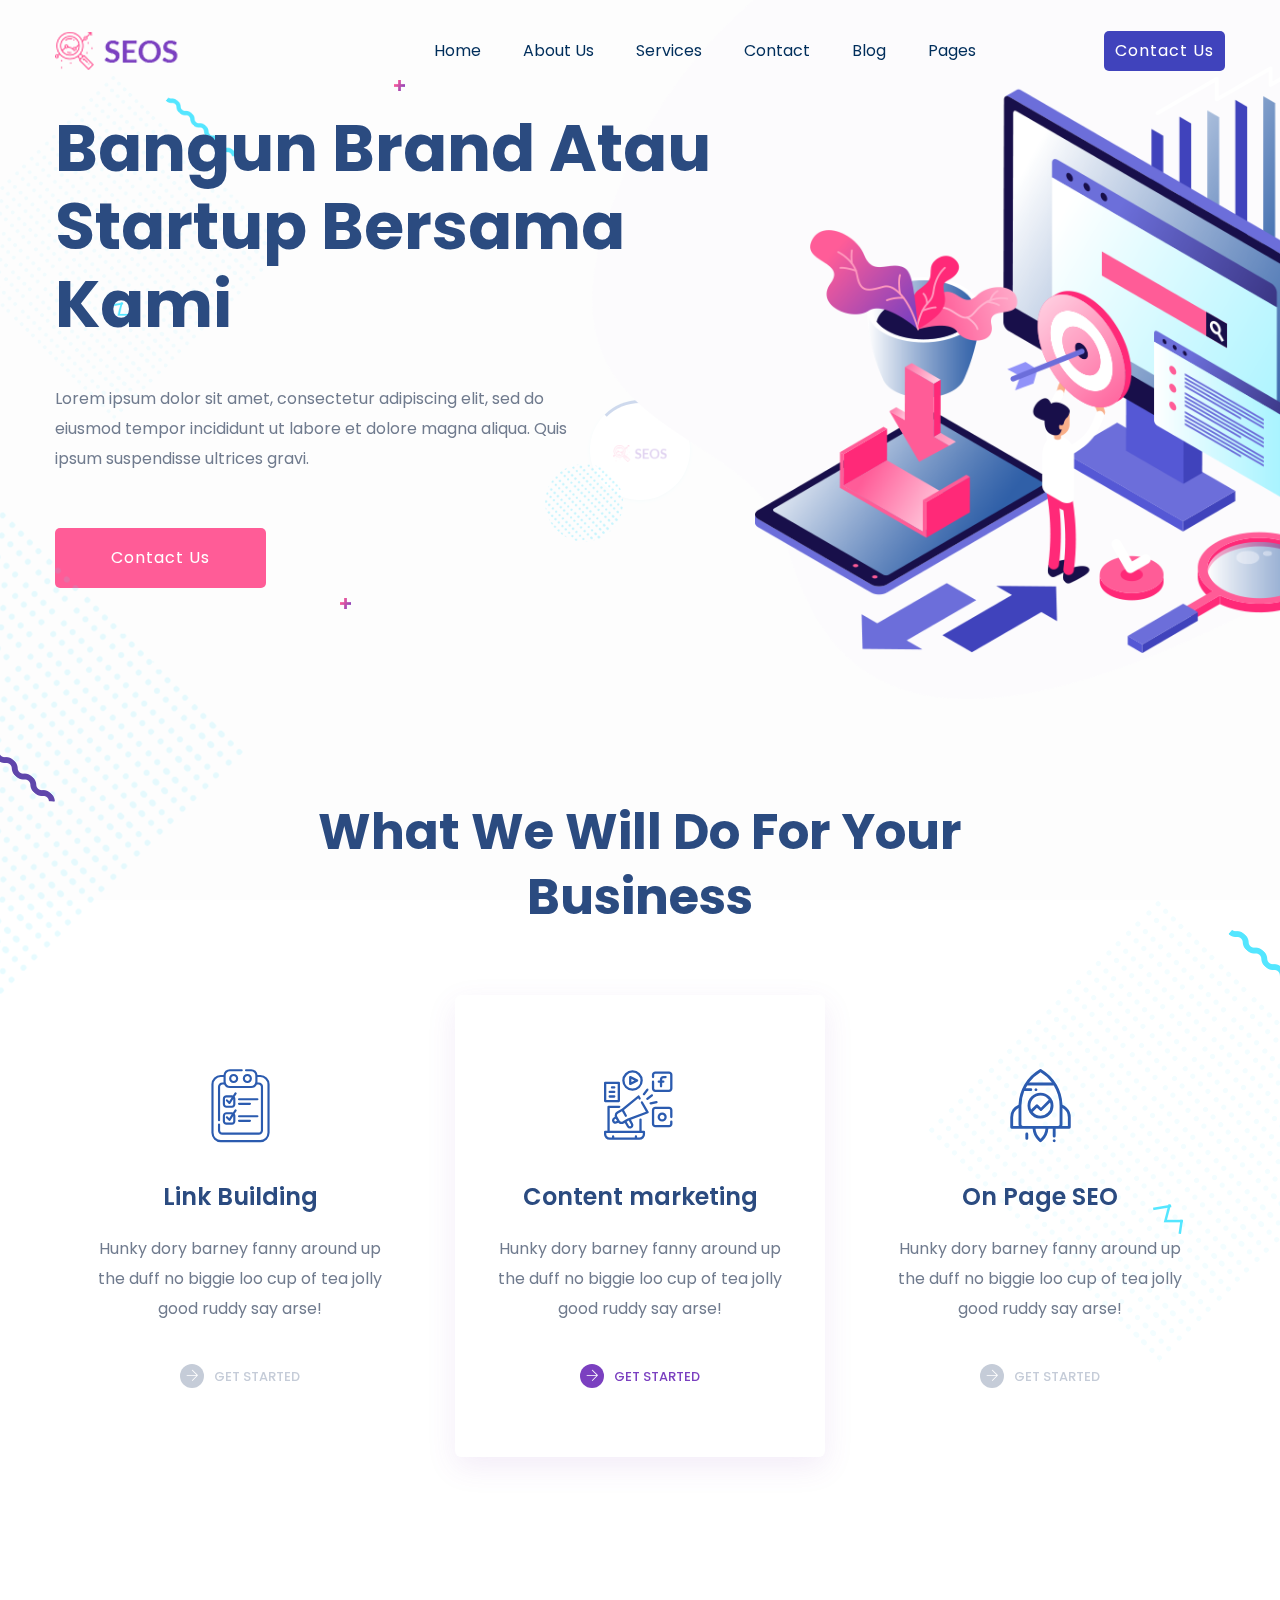
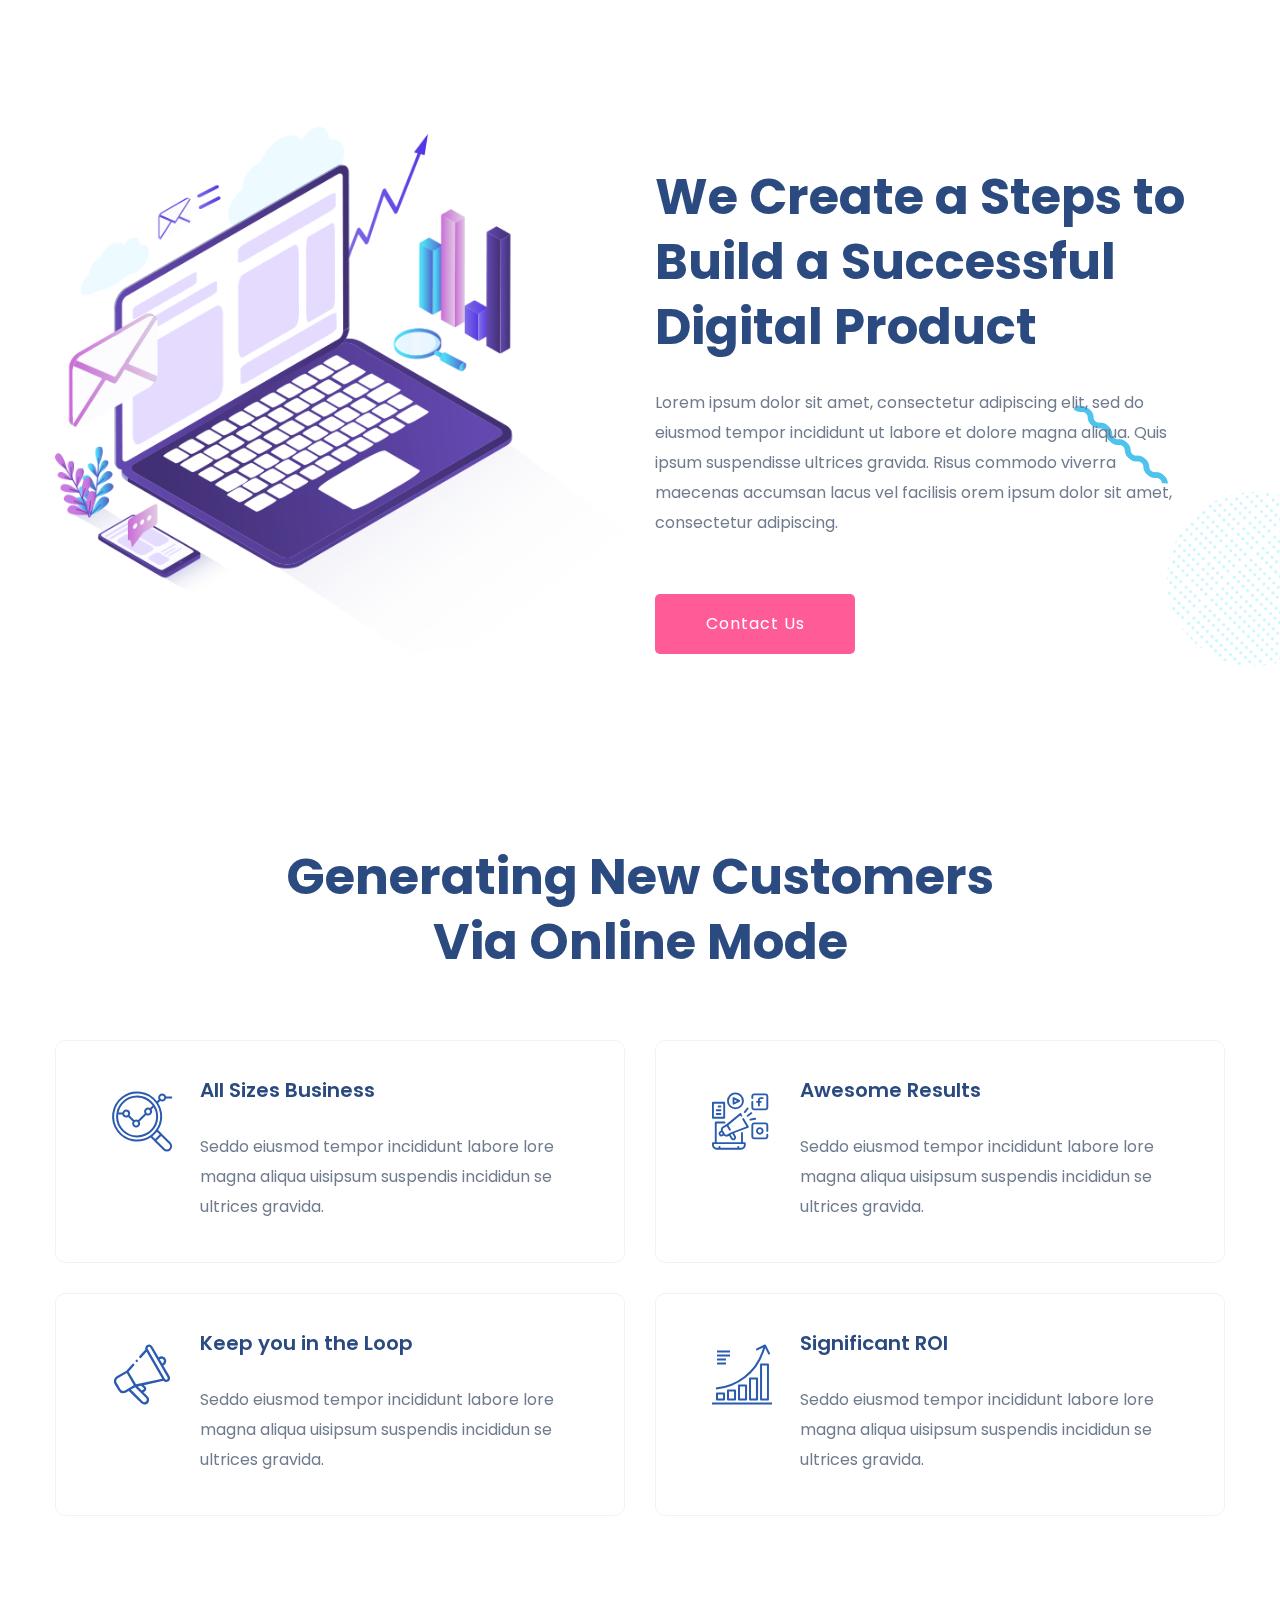
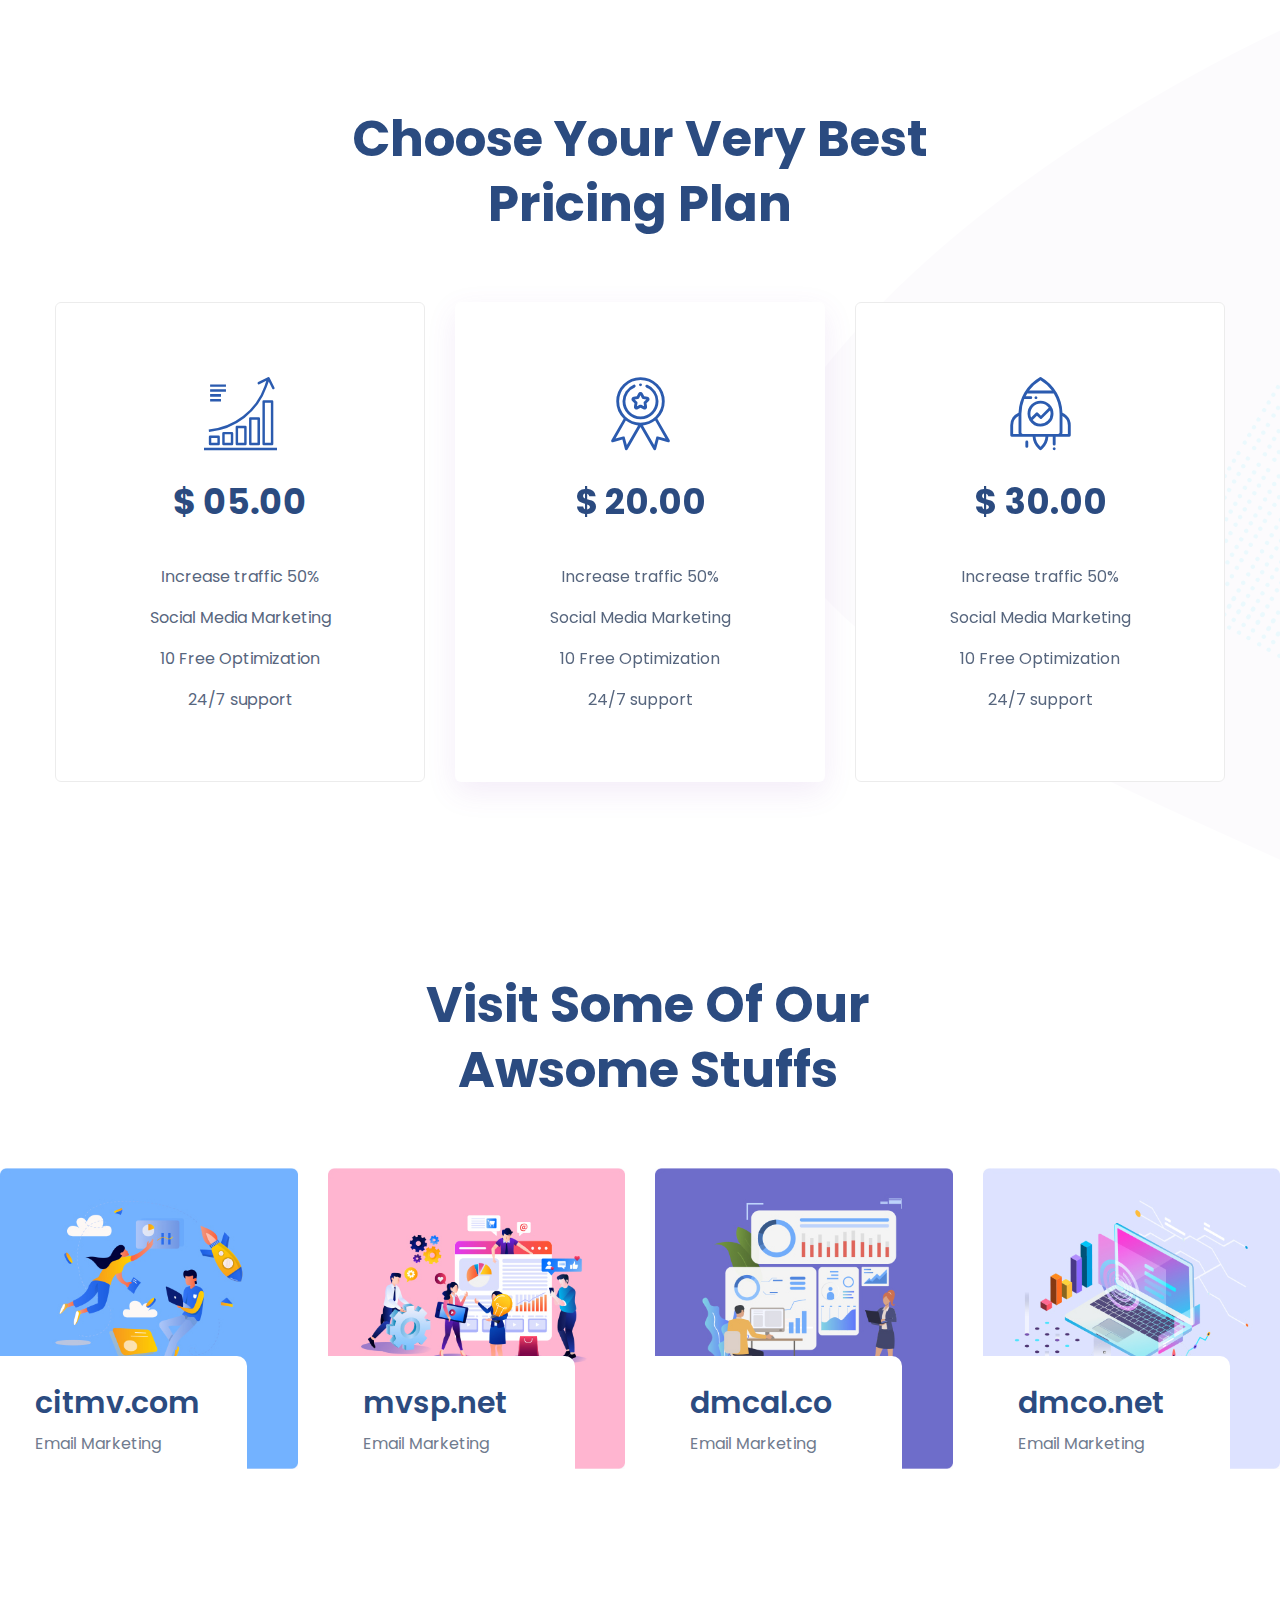
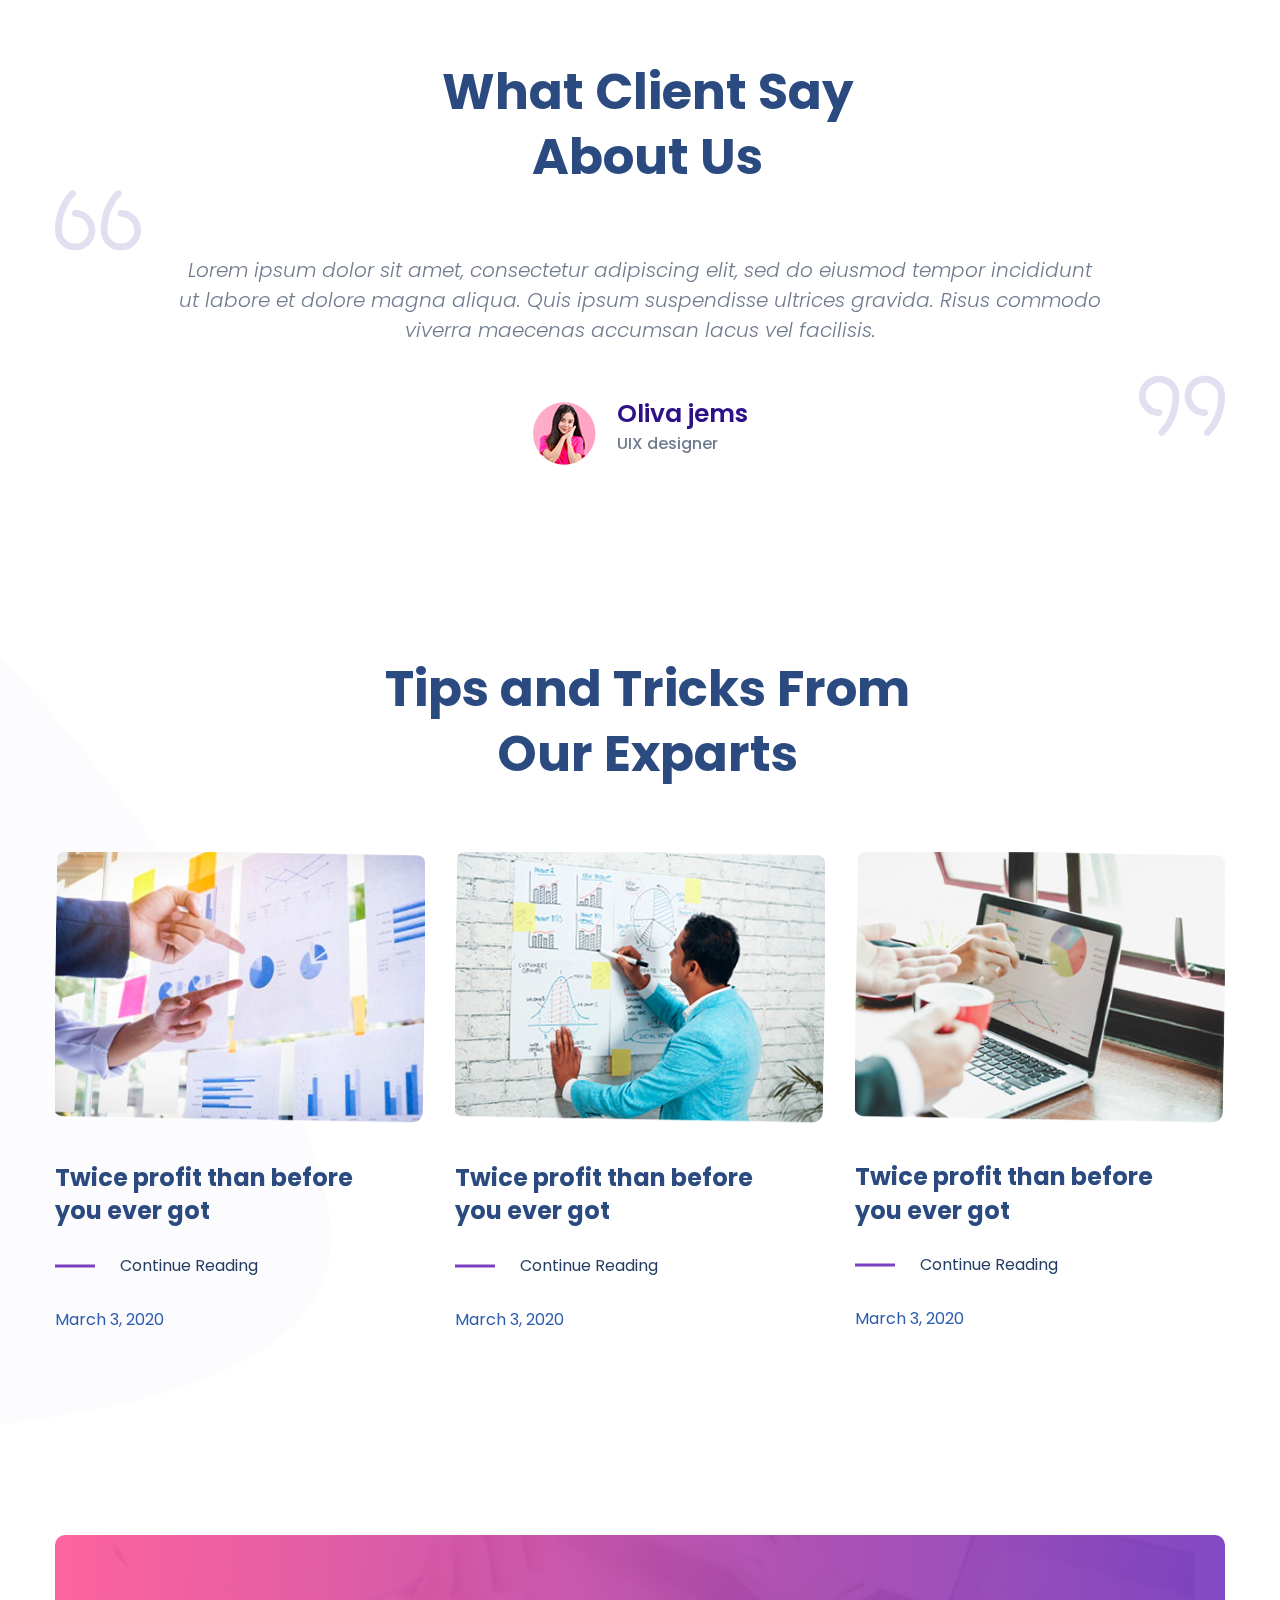
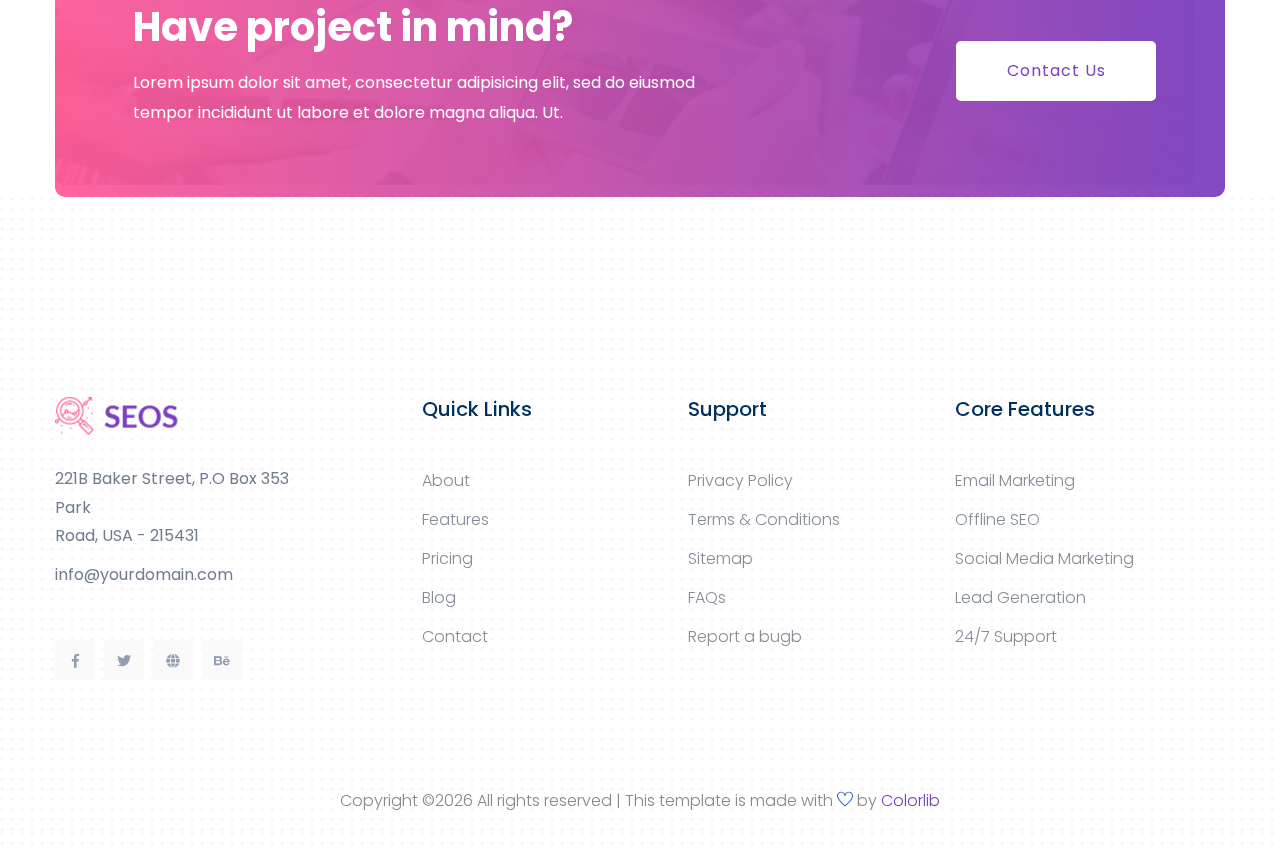
==== index.html @ c80e5757 "first mhank" ====
<!doctype html>
<html class="no-js" lang="zxx">
    <head>
        <meta charset="utf-8">
        <meta http-equiv="x-ua-compatible" content="ie=edge">
        <title>Positive Up - Home</title>
        <meta name="description" content="">
        <meta name="viewport" content="width=device-width, initial-scale=1">

        <link rel="manifest" href="site.webmanifest">
		<link rel="shortcut icon" type="image/x-icon" href="assets/img/favicon.ico">

		<!-- CSS here -->
            <link rel="stylesheet" href="assets/css/bootstrap.min.css">
            <link rel="stylesheet" href="assets/css/owl.carousel.min.css">
            <link rel="stylesheet" href="assets/css/flaticon.css">
            <link rel="stylesheet" href="assets/css/slicknav.css">
            <link rel="stylesheet" href="assets/css/animate.min.css">
            <link rel="stylesheet" href="assets/css/magnific-popup.css">
            <link rel="stylesheet" href="assets/css/fontawesome-all.min.css">
            <link rel="stylesheet" href="assets/css/themify-icons.css">
            <link rel="stylesheet" href="assets/css/slick.css">
            <link rel="stylesheet" href="assets/css/nice-select.css">
            <link rel="stylesheet" href="assets/css/style.css">
   </head>

   <body>
       
    <!-- Preloader Start -->
    <div id="preloader-active">
        <div class="preloader d-flex align-items-center justify-content-center">
            <div class="preloader-inner position-relative">
                <div class="preloader-circle"></div>
                <div class="preloader-img pere-text">
                    <img src="assets/img/logo/logo.png" alt="">
                </div>
            </div>
        </div>
    </div>
    <!-- Preloader Start -->

    <header>
        <!-- Header Start -->
       <div class="header-area header-transparrent ">
            <div class="main-header header-sticky">
                <div class="container">
                    <div class="row align-items-center">
                        <!-- Logo -->
                        <div class="col-xl-2 col-lg-2 col-md-1">
                            <div class="logo">
                                <a href="index.html"><img src="assets/img/logo/logo.png" alt=""></a>
                            </div>
                        </div>
                        <div class="col-xl-8 col-lg-8 col-md-8">
                            <!-- Main-menu -->
                            <div class="main-menu f-right d-none d-lg-block">
                                <nav> 
                                    <ul id="navigation">    
                                        <li><a href="index.html"> Home</a></li>
                                        <li><a href="about.html">About Us</a></li>
                                        <li><a href="services.html">Services</a></li>
                                        <li><a href="contact.html">Contact</a></li>
                                        <li><a href="blog.html">Blog</a>
                                            <ul class="submenu">
                                                <li><a href="blog.html">Blog</a></li>
                                                <li><a href="single-blog.html">Blog Details</a></li>
                                            </ul>
                                        </li>
                                        <li><a href="#">Pages</a>
                                            <ul class="submenu">
                                                <li><a href="elements.html">Element</a></li>
                                            </ul>
                                        </li>
                                    </ul>
                                </nav>
                            </div>
                        </div>             
                        <div class="col-xl-2 col-lg-2 col-md-3">
                            <div class="header-right-btn f-right d-none d-lg-block">
                                <a href="#" class="btn header-btn">Contact Us</a>
                            </div>
                        </div>
                        <!-- Mobile Menu -->
                        <div class="col-12">
                            <div class="mobile_menu d-block d-lg-none"></div>
                        </div>
                    </div>
                </div>
            </div>
       </div>
        <!-- Header End -->
    </header>

    <main>

        <!-- Slider Area Start-->
        <div class="slider-area ">
            <div class="slider-active">
                <div class="single-slider slider-height d-flex align-items-center" data-background="assets/img/hero/h1_hero.png">
                    <div class="container">
                        <div class="row d-flex align-items-center">
                            <div class="col-lg-7 col-md-9 ">
                                <div class="hero__caption">
                                    <h1 data-animation="fadeInLeft" data-delay=".4s">Bangun Brand atau Startup Bersama Kami</h1>
                                    <p data-animation="fadeInLeft" data-delay=".6s">Lorem ipsum dolor sit amet, consectetur adipiscing elit, sed do eiusmod tempor incididunt ut labore et dolore magna aliqua. Quis ipsum suspendisse ultrices gravi.</p>
                                    <!-- Hero-btn -->
                                    <div class="hero__btn" data-animation="fadeInLeft" data-delay=".8s">
                                        <a href="industries.html" class="btn hero-btn">Contact Us</a>
                                    </div>
                                </div>
                            </div>
                            <div class="col-lg-5">
                                <div class="hero__img d-none d-lg-block" data-animation="fadeInRight" data-delay="1s">
                                    <img src="assets/img/hero/hero_right.png" alt="">
                                </div>
                            </div>
                        </div>
                    </div>
                </div>
                <div class="single-slider slider-height d-flex align-items-center" data-background="assets/img/hero/h1_hero.png">
                    <div class="container">
                        <div class="row d-flex align-items-center">
                            <div class="col-lg-7 col-md-9 ">
                                <div class="hero__caption">
                                    <h1 data-animation="fadeInLeft" data-delay=".4s">We Collect<br> High Quality Leads</h1>
                                    <p data-animation="fadeInLeft" data-delay=".6s">Lorem ipsum dolor sit amet, consectetur adipiscing elit, sed do eiusmod tempor incididunt ut labore et dolore magna aliqua. Quis ipsum suspendisse ultrices gravi.</p>
                                    <!-- Hero-btn -->
                                    <div class="hero__btn" data-animation="fadeInLeft" data-delay=".8s">
                                        <a href="industries.html" class="btn hero-btn">Contact Us</a>
                                    </div>
                                </div>
                            </div>
                            <div class="col-lg-5">
                                <div class="hero__img d-none d-lg-block" data-animation="fadeInRight" data-delay="1s">
                                    <img src="assets/img/hero/hero_right.png" alt="">
                                </div>
                            </div>
                        </div>
                    </div>
                </div>
            </div>
        </div>
        <!-- Slider Area End-->
        <!-- What We do start-->
        <div class="what-we-do we-padding">
            <div class="container">
                <!-- Section-tittle -->
                <div class="row d-flex justify-content-center">
                    <div class="col-lg-8">
                        <div class="section-tittle text-center">
                            <h2>What We Will Do For Your Business​</h2>
                        </div>
                    </div>
                </div>
                <div class="row">
                    <div class="col-lg-4 col-md-6">
                        <div class="single-do text-center mb-30">
                            <div class="do-icon">
                                <span  class="flaticon-tasks"></span>
                            </div>
                            <div class="do-caption">
                                <h4>Link Building</h4>
                                <p>Hunky dory barney fanny around up the duff no biggie loo cup of tea jolly good ruddy say arse!</p>
                            </div>
                            <div class="do-btn">
                                <a href="#"><i class="ti-arrow-right"></i> get started</a>
                            </div>
                        </div>
                    </div>
                     <div class="col-lg-4 col-md-6">
                        <div class="single-do active text-center mb-30">
                            <div class="do-icon">
                                <span  class="flaticon-social-media-marketing"></span>
                            </div>
                            <div class="do-caption">
                                <h4>Content marketing</h4>
                                <p>Hunky dory barney fanny around up the duff no biggie loo cup of tea jolly good ruddy say arse!</p>
                            </div>
                            <div class="do-btn">
                                <a href="#"><i class="ti-arrow-right"></i> get started</a>
                            </div>
                        </div>
                    </div>
                     <div class="col-lg-4 col-md-6">
                        <div class="single-do text-center mb-30">
                            <div class="do-icon">
                                <span  class="flaticon-project"></span>
                            </div>
                            <div class="do-caption">
                                <h4>On Page SEO</h4>
                                <p>Hunky dory barney fanny around up the duff no biggie loo cup of tea jolly good ruddy say arse!</p>
                            </div>
                            <div class="do-btn">
                                <a href="#"><i class="ti-arrow-right"></i> get started</a>
                            </div>
                        </div>
                    </div>
                </div>
            </div>
        </div>
        <!-- What We do End-->
        <!-- We Create Start -->
        <div class="we-create-area create-padding">
            <div class="container">
                <div class="row d-flex align-items-end">
                    <div class="col-lg-6 col-md-12">
                        <div class="we-create-img">
                            <img src="assets/img//service/we-create.png" alt="">
                        </div>
                    </div>
                    <div class="col-lg-6 col-md-12">
                        <div class="we-create-cap">
                            <h3>We Create a Steps to Build a Successful Digital Product</h3>
                            <p>Lorem ipsum dolor sit amet, consectetur adipiscing elit, sed do eiusmod tempor incididunt ut labore et dolore magna aliqua. Quis ipsum suspendisse ultrices gravida. Risus commodo viverra maecenas accumsan lacus vel facilisis orem ipsum dolor sit amet, consectetur adipiscing.</p>
                            <a href="#" class="btn">Contact Us</a>
                        </div>
                    </div>
                </div>
            </div>
        </div>
        <!-- We Create End -->
        <!-- Generating Start -->
        <div class="generating-area ">
            <div class="container">
                 <!-- Section-tittle -->
                 <div class="row d-flex justify-content-center">
                    <div class="col-lg-8">
                        <div class="section-tittle text-center">
                            <h2>Generating New Customers Via Online Mode​​</h2>
                        </div>
                    </div>
                </div>
                <div class="row">
                    <div class="col-lg-6 col-md-6">
                        <div class="single-generating d-flex mb-30">
                            <div class="generating-icon">
                                <span class="flaticon-chart"></span>
                            </div>
                            <div class="generating-cap">
                                <h4>All Sizes Business</h4>
                                <p>Seddo eiusmod tempor incididunt labore lore magna aliqua uisipsum suspendis incididun
                                    se ultrices gravida. </p>
                            </div>
                        </div>
                    </div> 
                    <div class="col-lg-6 col-md-6">
                        <div class="single-generating d-flex mb-30">
                            <div class="generating-icon">
                                <span class="flaticon-social-media-marketing"></span>
                            </div>
                            <div class="generating-cap">
                                <h4>Awesome Results</h4>
                                <p>Seddo eiusmod tempor incididunt labore lore magna aliqua uisipsum suspendis incididun
                                    se ultrices gravida. </p>
                            </div>
                        </div>
                    </div>
                    <div class="col-lg-6 col-md-6">
                        <div class="single-generating d-flex mb-30">
                            <div class="generating-icon">
                                <span class="flaticon-speaker"></span>
                            </div>
                            <div class="generating-cap">
                                <h4>Keep you in the Loop</h4>
                                <p>Seddo eiusmod tempor incididunt labore lore magna aliqua uisipsum suspendis incididun
                                    se ultrices gravida. </p>
                            </div>
                        </div>
                    </div>
                    <div class="col-lg-6 col-md-6">
                        <div class="single-generating d-flex mb-30">
                            <div class="generating-icon">
                                <span class="flaticon-growth"></span>
                            </div>
                            <div class="generating-cap">
                                <h4>Significant ROI</h4>
                                <p>Seddo eiusmod tempor incididunt labore lore magna aliqua uisipsum suspendis incididun
                                    se ultrices gravida. </p>
                            </div>
                        </div>
                    </div>
                </div>
            </div>
        </div>
        <!-- Generating End -->
        <!--Choose Best start-->
        <div class="choose-best choose-padding">
            <div class="container">
                <!-- Section-tittle -->
                <div class="row d-flex justify-content-center">
                    <div class="col-lg-7">
                        <div class="section-tittle text-center">
                            <h2>Choose Your Very Best Pricing Plan </h2>
                        </div>
                    </div>
                </div>
                <div class="row">
                    <div class="col-lg-4 col-md-6">
                        <div class="single-choose text-center mb-30">
                            <div class="do-icon">
                                <span  class="flaticon-growth"></span>
                            </div>
                            <div class="do-caption">
                                <h4>$ 05.00</h4>
                                <ul>
                                    <li>Increase traffic 50%</li>
                                    <li>Social Media Marketing</li>
                                    <li>10 Free Optimization</li>
                                    <li>24/7  support</li>
                                </ul>
                            </div>
                        </div>
                    </div>
                     <div class="col-lg-4 col-md-6">
                        <div class="single-choose active text-center mb-30">
                            <div class="do-icon">
                                <span class="flaticon-award"></span>
                            </div>
                            <div class="do-caption">
                                <h4>$ 20.00</h4>
                                <ul>
                                    <li>Increase traffic 50%</li>
                                    <li>Social Media Marketing</li>
                                    <li>10 Free Optimization</li>
                                    <li>24/7  support</li>
                                </ul>
                            </div>
                        </div>
                    </div>
                     <div class="col-lg-4 col-md-6">
                        <div class="single-choose text-center mb-30">
                            <div class="do-icon">
                                <span  class="flaticon-project"></span>
                            </div>
                            <div class="do-caption">
                                <h4>$ 30.00</h4>
                                <ul>
                                    <li>Increase traffic 50%</li>
                                    <li>Social Media Marketing</li>
                                    <li>10 Free Optimization</li>
                                    <li>24/7  support</li>
                                </ul>
                            </div>
                        </div>
                    </div>
                </div>
            </div>
        </div>
        <!-- Choose Best do End-->
        <!-- Visit Stuffs Start -->
        <div class="visit-area fix visite-padding">
            <div class="container">
                <!-- Section-tittle -->
                <div class="row d-flex justify-content-center">
                    <div class="col-lg-6 pr-0">
                        <div class="section-tittle text-center">
                            <h2>Visit Some Of Our Awsome Stuffs</h2>
                        </div>
                    </div>
                </div>
            </div>
            <div class="container-fluid p-0">
                <div class="row ">
                    <div class="col-lg-3 col-md-4">
                        <div class="single-visited mb-30">
                            <div class="visited-img">
                                <img src="assets/img/visit/visit_1.jpg" alt="">
                            </div>
                            <div class="visited-cap">
                                <h3><a href="#">citmv.com</a></h3>
                                <p>Email Marketing</p>
                            </div>
                        </div>
                    </div> 
                     <div class="col-lg-3 col-md-4">
                        <div class="single-visited mb-30">
                            <div class="visited-img">
                                <img src="assets/img/visit/visit_2.jpg" alt="">
                            </div>
                            <div class="visited-cap">
                                <h3><a href="#">mvsp.net</a></h3>
                                <p>Email Marketing</p>
                            </div>
                        </div>
                    </div>
                    <div class="col-lg-3 col-md-4">
                        <div class="single-visited mb-30">
                            <div class="visited-img">
                                <img src="assets/img/visit/visit_3.jpg" alt="">
                            </div>
                            <div class="visited-cap">
                                <h3><a href="#">dmcal.co</a></h3>
                                <p>Email Marketing</p>
                            </div>
                        </div>
                    </div> 
                    <div class="col-lg-3 col-md-4">
                        <div class="single-visited mb-30">
                            <div class="visited-img">
                                <img src="assets/img/visit/visit_4.jpg" alt="">
                            </div>
                            <div class="visited-cap">
                                <h3><a href="#">dmco.net</a></h3>
                                <p>Email Marketing</p>
                            </div>
                        </div>
                    </div>
                </div>
            </div>
        </div>
        <!-- Visit Stuffs Start -->
         <!-- Testimonial Start -->
         <div class="testimonial-area">
            <div class="container">
               <div class="testimonial-main">
                    <!-- Section-tittle -->
                    <div class="row d-flex justify-content-center">
                        <div class="col-lg-5  col-md-8 pr-0">
                            <div class="section-tittle text-center">
                                <h2>What Client Say About Us</h2>
                            </div>
                        </div>
                    </div>
                    <div class="row d-flex justify-content-center">
                            <div class="col-lg-10 col-md-9">
                                <div class="h1-testimonial-active">
                                    <!-- Single Testimonial -->
                                    <div class="single-testimonial text-center">
                                        <div class="testimonial-caption ">
                                            <div class="testimonial-top-cap">
                                                <p>Lorem ipsum dolor sit amet, consectetur adipiscing elit, sed do eiusmod tempor incididunt ut labore et dolore magna aliqua. Quis ipsum suspendisse ultrices gravida. Risus commodo viverra maecenas accumsan lacus vel facilisis. </p>
                                            </div>
                                            <!-- founder -->
                                            <div class="testimonial-founder d-flex align-items-center justify-content-center">
                                                <div class="founder-img">
                                                    <img src="assets/img/testmonial/testimonial.png" alt="">
                                                </div>
                                            <div class="founder-text">
                                                <span>Oliva jems</span>
                                                <p>UIX designer</p>
                                            </div>
                                            </div>
                                        </div>
                                    </div><!-- Single Testimonial -->
                                    <div class="single-testimonial text-center">
                                        <div class="testimonial-caption ">
                                            <div class="testimonial-top-cap">
                                                <p>Lorem ipsum dolor sit amet, consectetur adipiscing elit, sed do eiusmod tempor incididunt ut labore et dolore magna aliqua. Quis ipsum suspendisse ultrices gravida. Risus commodo viverra maecenas accumsan lacus vel facilisis. </p>
                                            </div>
                                            <!-- founder -->
                                            <div class="testimonial-founder d-flex align-items-center justify-content-center">
                                                <div class="founder-img">
                                                    <img src="assets/img/testmonial/testimonial.png" alt="">
                                                </div>
                                            <div class="founder-text">
                                                <span>Oliva jems</span>
                                                <p>UIX designer</p>
                                            </div>
                                            </div>
                                        </div>
                                    </div>
                                </div>
                            </div>
                    </div>
               </div>
            </div>
        </div>
        <!-- Testimonial End -->
        <!-- Tips Triks Start -->
        <div class="tips-triks-area tips-padding">
            <div class="container">
                 <!-- Section-tittle -->
                 <div class="row d-flex justify-content-center">
                    <div class="col-lg-6 col-md-8 pr-0">
                        <div class="section-tittle text-center">
                            <h2>Tips and Tricks From Our Exparts</h2>
                        </div>
                    </div>
                </div>
                <div class="row">
                    <div class="col-xl-4 col-lg-4 col-md-6">
                        <div class="single-tips mb-50">
                            <div class="tips-img">
                                <img src="assets/img/tips/tips_1.jpg" alt="">
                            </div>
                            <div class="tips-caption">
                                <h4><a href="#">Twice profit than before you ever got</a></h4>
                                <span>Continue Reading</span>
                                <p>March 3, 2020</p>
                            </div>
                        </div>
                    </div>
                    <div class="col-xl-4 col-lg-4 col-md-6">
                        <div class="single-tips mb-50">
                            <div class="tips-img">
                                <img src="assets/img/tips/tips_2.jpg" alt="">
                            </div>
                            <div class="tips-caption">
                                <h4><a href="#">Twice profit than before you ever got</a></h4>
                                <span>Continue Reading</span>
                                <p>March 3, 2020</p>
                            </div>
                        </div>
                    </div>
                     <div class="col-xl-4 col-lg-4 col-md-6">
                        <div class="single-tips mb-50">
                            <div class="tips-img">
                                <img src="assets/img/tips/tips_3.jpg" alt="">
                            </div>
                            <div class="tips-caption">
                                <h4><a href="#">Twice profit than before you ever got</a></h4>
                                <span>Continue Reading</span>
                                <p>March 3, 2020</p>
                            </div>
                        </div>
                    </div>
                </div>
            </div>
        </div>
        <!-- Tips Triks End -->
         <!-- have-project Start-->
         <div class="have-project">
            <div class="container">
                <div class="haveAproject"  data-background="assets/img/team/have.jpg">
                    <div class="row d-flex align-items-center">
                        <div class="col-xl-7 col-lg-9 col-md-12">
                            <div class="wantToWork-caption">
                                <h2>Have project in mind?</h2>
                                <p>Lorem ipsum dolor sit amet, consectetur adipisicing elit, sed do eiusmod tempor incididunt ut labore et dolore magna aliqua. Ut.</p>
                            </div>
                        </div>
                        <div class="col-xl-5 col-lg-3 col-md-12">
                           <div class="wantToWork-btn f-right">
                                <a href="#" class="btn btn-ans">Contact Us</a>
                           </div>
                        </div>
                    </div>
                </div>
                
            </div>
        </div>
        <!-- have-project End -->

    </main>
   <footer>

       <!-- Footer Start-->
      <div class="footer-main" data-background="assets/img/shape/footer_bg.png">
        <div class="footer-area footer-padding">
            <div class="container">
                <div class="row d-flex justify-content-between">
                    <div class="col-lg-3 col-md-4 col-sm-8">
                       <div class="single-footer-caption mb-50">
                         <div class="single-footer-caption mb-30">
                              <!-- logo -->
                             <div class="footer-logo">
                                 <a href="index.html"><img src="assets/img/logo/logo2_footer.png" alt=""></a>
                             </div>
                             <div class="footer-tittle">
                                 <div class="footer-pera">
                                     <p class="info1">221B Baker Street, P.O Box 353 Park <br> Road, USA - 215431</p>
                                     <p class="info2">info@yourdomain.com</p>
                                </div>
                             </div>
                             <div class="footer-social">
                                <a href="#"><i class="fab fa-facebook-f"></i></a>
                                <a href="#"><i class="fab fa-twitter"></i></a>
                                <a href="#"><i class="fas fa-globe"></i></a>
                                <a href="#"><i class="fab fa-behance"></i></a>
                            </div>
                         </div>
                       </div>
                    </div>
                    <div class="col-lg-2 col-md-4 col-sm-5">
                        <div class="single-footer-caption mb-50">
                            <div class="footer-tittle">
                                <h4>Quick Links</h4>
                                <ul>
                                    <li><a href="about.html">About</a></li>
                                    <li><a href="about.html">Features</a></li>
                                    <li><a href="single-blog.html">Pricing</a></li>
                                    <li><a href="blog.html">Blog</a></li>
                                    <li><a href="contact.html">Contact</a></li>
                                </ul>
                            </div>
                        </div>
                    </div>
                    <div class="col-lg-2 col-md-4 col-sm-7">
                        <div class="single-footer-caption mb-50">
                            <div class="footer-tittle">
                                <h4>Support</h4>
                                <ul>
                                    <li><a href="#">Privacy Policy</a></li>
                                    <li><a href="#">Terms & Conditions</a></li>
                                    <li><a href="#"> Sitemap</a></li>
                                    <li><a href="#">FAQs</a></li>
                                    <li><a href="#">Report a bugb</a></li>
                                </ul>
                            </div>
                        </div>
                    </div>
                    <div class="col-lg-3 col-md-4 col-sm-5">
                        <div class="single-footer-caption mb-50">
                            <div class="footer-tittle">
                                <h4>Core Features</h4>
                                <ul>
                                 <li><a href="#">Email Marketing</a></li>
                                 <li><a href="#"> Offline SEO</a></li>
                                 <li><a href="#">Social Media Marketing</a></li>
                                 <li><a href="#">Lead Generation</a></li>
                                 <li><a href="#"> 24/7 Support</a></li>
                             </ul>
                            </div>
                        </div>
                    </div>
                </div>
            </div>
        </div>
        <!-- footer-bottom aera -->
        <div class="footer-bottom-area footer-bg">
            <div class="container">
                <div class="footer-border">
                     <div class="row d-flex align-items-center">
                         <div class="col-xl-12 ">
                             <div class="footer-copy-right text-center">
                                 <p><!-- Link back to Colorlib can't be removed. Template is licensed under CC BY 3.0. -->
  Copyright &copy;<script>document.write(new Date().getFullYear());</script> All rights reserved | This template is made with <i class="ti-heart" aria-hidden="true"></i> by <a href="https://colorlib.com" target="_blank">Colorlib</a>
  <!-- Link back to Colorlib can't be removed. Template is licensed under CC BY 3.0. --></p>
                             </div>
                         </div>
                     </div>
                </div>
            </div>
        </div>
      </div>
       <!-- Footer End-->

   </footer>
   
	<!-- JS here -->
	
		<!-- All JS Custom Plugins Link Here here -->
        <script src="./assets/js/vendor/modernizr-3.5.0.min.js"></script>
		<!-- Jquery, Popper, Bootstrap -->
		<script src="./assets/js/vendor/jquery-1.12.4.min.js"></script>
        <script src="./assets/js/popper.min.js"></script>
        <script src="./assets/js/bootstrap.min.js"></script>
	    <!-- Jquery Mobile Menu -->
        <script src="./assets/js/jquery.slicknav.min.js"></script>

		<!-- Jquery Slick , Owl-Carousel Plugins -->
        <script src="./assets/js/owl.carousel.min.js"></script>
        <script src="./assets/js/slick.min.js"></script>
        <!-- Date Picker -->
        <script src="./assets/js/gijgo.min.js"></script>
		<!-- One Page, Animated-HeadLin -->
        <script src="./assets/js/wow.min.js"></script>
		<script src="./assets/js/animated.headline.js"></script>
        <script src="./assets/js/jquery.magnific-popup.js"></script>

		<!-- Scrollup, nice-select, sticky -->
        <script src="./assets/js/jquery.scrollUp.min.js"></script>
        <script src="./assets/js/jquery.nice-select.min.js"></script>
		<script src="./assets/js/jquery.sticky.js"></script>
        
        <!-- contact js -->
        <script src="./assets/js/contact.js"></script>
        <script src="./assets/js/jquery.form.js"></script>
        <script src="./assets/js/jquery.validate.min.js"></script>
        <script src="./assets/js/mail-script.js"></script>
        <script src="./assets/js/jquery.ajaxchimp.min.js"></script>
        
		<!-- Jquery Plugins, main Jquery -->	
        <script src="./assets/js/plugins.js"></script>
        <script src="./assets/js/main.js"></script>
        
    </body>
</html>
---- assets/css/flaticon.css ----
/*
  	Flaticon icon font: Flaticon
  	Creation date: 03/02/2020 09:43
  	*/

@font-face {
  font-family: "Flaticon";
  src: url("../fonts/Flaticon.eot");
  src: url("../fonts/Flaticon.eot?#iefix") format("embedded-opentype"),
       url("../fonts/Flaticon.woff2") format("woff2"),
       url("../fonts/Flaticon.woff") format("woff"),
       url("../fonts/Flaticon.ttf") format("truetype"),
       url("../fonts/Flaticon.svg#Flaticon") format("svg");
  font-weight: normal;
  font-style: normal;
}

@media screen and (-webkit-min-device-pixel-ratio:0) {
  @font-face {
    font-family: "Flaticon";
    src: url("../fonts/Flaticon.svg#Flaticon") format("svg");
  }
}

[class^="flaticon-"]:before, [class*=" flaticon-"]:before,
[class^="flaticon-"]:after, [class*=" flaticon-"]:after {   
font-family: Flaticon;

}

.flaticon-chart:before { content: "\f100"; }
.flaticon-speaker:before { content: "\f101"; }
.flaticon-growth:before { content: "\f102"; }
.flaticon-social-media-marketing:before { content: "\f103"; }
.flaticon-tasks:before { content: "\f104"; }
.flaticon-project:before { content: "\f105"; }
.flaticon-award:before { content: "\f106"; }
.flaticon-quote:before { content: "\f107"; }
.flaticon-quote-1:before { content: "\f108"; }
---- assets/css/themify-icons.css ----
@font-face {
	font-family: 'themify';
	src:url('../fonts/themify.eot?-fvbane');


	src:url('../fonts/themify.eot?#iefix-fvbane') format('embedded-opentype'),
		url('../fonts/themify.woff?-fvbane') format('woff'),
		url('../fonts/themify.ttf?-fvbane') format('truetype'),
		url('../fonts/themify.svg?-fvbane#themify') format('svg');
	font-weight: normal;
	font-style: normal;
}

[class^="ti-"], [class*=" ti-"] {
	font-family: 'themify';
	speak: none;
	font-style: normal;
	font-weight: normal;
	font-variant: normal;
	text-transform: none;
	line-height: 1;

	/* Better Font Rendering =========== */
	-webkit-font-smoothing: antialiased;
	-moz-osx-font-smoothing: grayscale;
}

.ti-wand:before {
	content: "\e600";
}
.ti-volume:before {
	content: "\e601";
}
.ti-user:before {
	content: "\e602";
}
.ti-unlock:before {
	content: "\e603";
}
.ti-unlink:before {
	content: "\e604";
}
.ti-trash:before {
	content: "\e605";
}
.ti-thought:before {
	content: "\e606";
}
.ti-target:before {
	content: "\e607";
}
.ti-tag:before {
	content: "\e608";
}
.ti-tablet:before {
	content: "\e609";
}
.ti-star:before {
	content: "\e60a";
}
.ti-spray:before {
	content: "\e60b";
}
.ti-signal:before {
	content: "\e60c";
}
.ti-shopping-cart:before {
	content: "\e60d";
}
.ti-shopping-cart-full:before {
	content: "\e60e";
}
.ti-settings:before {
	content: "\e60f";
}
.ti-search:before {
	content: "\e610";
}
.ti-zoom-in:before {
	content: "\e611";
}
.ti-zoom-out:before {
	content: "\e612";
}
.ti-cut:before {
	content: "\e613";
}
.ti-ruler:before {
	content: "\e614";
}
.ti-ruler-pencil:before {
	content: "\e615";
}
.ti-ruler-alt:before {
	content: "\e616";
}
.ti-bookmark:before {
	content: "\e617";
}
.ti-bookmark-alt:before {
	content: "\e618";
}
.ti-reload:before {
	content: "\e619";
}
.ti-plus:before {
	content: "\e61a";
}
.ti-pin:before {
	content: "\e61b";
}
.ti-pencil:before {
	content: "\e61c";
}
.ti-pencil-alt:before {
	content: "\e61d";
}
.ti-paint-roller:before {
	content: "\e61e";
}
.ti-paint-bucket:before {
	content: "\e61f";
}
.ti-na:before {
	content: "\e620";
}
.ti-mobile:before {
	content: "\e621";
}
.ti-minus:before {
	content: "\e622";
}
.ti-medall:before {
	content: "\e623";
}
.ti-medall-alt:before {
	content: "\e624";
}
.ti-marker:before {
	content: "\e625";
}
.ti-marker-alt:before {
	content: "\e626";
}
.ti-arrow-up:before {
	content: "\e627";
}
.ti-arrow-right:before {
	content: "\e628";
}
.ti-arrow-left:before {
	content: "\e629";
}
.ti-arrow-down:before {
	content: "\e62a";
}
.ti-lock:before {
	content: "\e62b";
}
.ti-location-arrow:before {
	content: "\e62c";
}
.ti-link:before {
	content: "\e62d";
}
.ti-layout:before {
	content: "\e62e";
}
.ti-layers:before {
	content: "\e62f";
}
.ti-layers-alt:before {
	content: "\e630";
}
.ti-key:before {
	content: "\e631";
}
.ti-import:before {
	content: "\e632";
}
.ti-image:before {
	content: "\e633";
}
.ti-heart:before {
	content: "\e634";
}
.ti-heart-broken:before {
	content: "\e635";
}
.ti-hand-stop:before {
	content: "\e636";
}
.ti-hand-open:before {
	content: "\e637";
}
.ti-hand-drag:before {
	content: "\e638";
}
.ti-folder:before {
	content: "\e639";
}
.ti-flag:before {
	content: "\e63a";
}
.ti-flag-alt:before {
	content: "\e63b";
}
.ti-flag-alt-2:before {
	content: "\e63c";
}
.ti-eye:before {
	content: "\e63d";
}
.ti-export:before {
	content: "\e63e";
}
.ti-exchange-vertical:before {
	content: "\e63f";
}
.ti-desktop:before {
	content: "\e640";
}
.ti-cup:before {
	content: "\e641";
}
.ti-crown:before {
	content: "\e642";
}
.ti-comments:before {
	content: "\e643";
}
.ti-comment:before {
	content: "\e644";
}
.ti-comment-alt:before {
	content: "\e645";
}
.ti-close:before {
	content: "\e646";
}
.ti-clip:before {
	content: "\e647";
}
.ti-angle-up:before {
	content: "\e648";
}
.ti-angle-right:before {
	content: "\e649";
}
.ti-angle-left:before {
	content: "\e64a";
}
.ti-angle-down:before {
	content: "\e64b";
}
.ti-check:before {
	content: "\e64c";
}
.ti-check-box:before {
	content: "\e64d";
}
.ti-camera:before {
	content: "\e64e";
}
.ti-announcement:before {
	content: "\e64f";
}
.ti-brush:before {
	content: "\e650";
}
.ti-briefcase:before {
	content: "\e651";
}
.ti-bolt:before {
	content: "\e652";
}
.ti-bolt-alt:before {
	content: "\e653";
}
.ti-blackboard:before {
	content: "\e654";
}
.ti-bag:before {
	content: "\e655";
}
.ti-move:before {
	content: "\e656";
}
.ti-arrows-vertical:before {
	content: "\e657";
}
.ti-arrows-horizontal:before {
	content: "\e658";
}
.ti-fullscreen:before {
	content: "\e659";
}
.ti-arrow-top-right:before {
	content: "\e65a";
}
.ti-arrow-top-left:before {
	content: "\e65b";
}
.ti-arrow-circle-up:before {
	content: "\e65c";
}
.ti-arrow-circle-right:before {
	content: "\e65d";
}
.ti-arrow-circle-left:before {
	content: "\e65e";
}
.ti-arrow-circle-down:before {
	content: "\e65f";
}
.ti-angle-double-up:before {
	content: "\e660";
}
.ti-angle-double-right:before {
	content: "\e661";
}
.ti-angle-double-left:before {
	content: "\e662";
}
.ti-angle-double-down:before {
	content: "\e663";
}
.ti-zip:before {
	content: "\e664";
}
.ti-world:before {
	content: "\e665";
}
.ti-wheelchair:before {
	content: "\e666";
}
.ti-view-list:before {
	content: "\e667";
}
.ti-view-list-alt:before {
	content: "\e668";
}
.ti-view-grid:before {
	content: "\e669";
}
.ti-uppercase:before {
	content: "\e66a";
}
.ti-upload:before {
	content: "\e66b";
}
.ti-underline:before {
	content: "\e66c";
}
.ti-truck:before {
	content: "\e66d";
}
.ti-timer:before {
	content: "\e66e";
}
.ti-ticket:before {
	content: "\e66f";
}
.ti-thumb-up:before {
	content: "\e670";
}
.ti-thumb-down:before {
	content: "\e671";
}
.ti-text:before {
	content: "\e672";
}
.ti-stats-up:before {
	content: "\e673";
}
.ti-stats-down:before {
	content: "\e674";
}
.ti-split-v:before {
	content: "\e675";
}
.ti-split-h:before {
	content: "\e676";
}
.ti-smallcap:before {
	content: "\e677";
}
.ti-shine:before {
	content: "\e678";
}
.ti-shift-right:before {
	content: "\e679";
}
.ti-shift-left:before {
	content: "\e67a";
}
.ti-shield:before {
	content: "\e67b";
}
.ti-notepad:before {
	content: "\e67c";
}
.ti-server:before {
	content: "\e67d";
}
.ti-quote-right:before {
	content: "\e67e";
}
.ti-quote-left:before {
	content: "\e67f";
}
.ti-pulse:before {
	content: "\e680";
}
.ti-printer:before {
	content: "\e681";
}
.ti-power-off:before {
	content: "\e682";
}
.ti-plug:before {
	content: "\e683";
}
.ti-pie-chart:before {
	content: "\e684";
}
.ti-paragraph:before {
	content: "\e685";
}
.ti-panel:before {
	content: "\e686";
}
.ti-package:before {
	content: "\e687";
}
.ti-music:before {
	content: "\e688";
}
.ti-music-alt:before {
	content: "\e689";
}
.ti-mouse:before {
	content: "\e68a";
}
.ti-mouse-alt:before {
	content: "\e68b";
}
.ti-money:before {
	content: "\e68c";
}
.ti-microphone:before {
	content: "\e68d";
}
.ti-menu:before {
	content: "\e68e";
}
.ti-menu-alt:before {
	content: "\e68f";
}
.ti-map:before {
	content: "\e690";
}
.ti-map-alt:before {
	content: "\e691";
}
.ti-loop:before {
	content: "\e692";
}
.ti-location-pin:before {
	content: "\e693";
}
.ti-list:before {
	content: "\e694";
}
.ti-light-bulb:before {
	content: "\e695";
}
.ti-Italic:before {
	content: "\e696";
}
.ti-info:before {
	content: "\e697";
}
.ti-infinite:before {
	content: "\e698";
}
.ti-id-badge:before {
	content: "\e699";
}
.ti-hummer:before {
	content: "\e69a";
}
.ti-home:before {
	content: "\e69b";
}
.ti-help:before {
	content: "\e69c";
}
.ti-headphone:before {
	content: "\e69d";
}
.ti-harddrives:before {
	content: "\e69e";
}
.ti-harddrive:before {
	content: "\e69f";
}
.ti-gift:before {
	content: "\e6a0";
}
.ti-game:before {
	content: "\e6a1";
}
.ti-filter:before {
	content: "\e6a2";
}
.ti-files:before {
	content: "\e6a3";
}
.ti-file:before {
	content: "\e6a4";
}
.ti-eraser:before {
	content: "\e6a5";
}
.ti-envelope:before {
	content: "\e6a6";
}
.ti-download:before {
	content: "\e6a7";
}
.ti-direction:before {
	content: "\e6a8";
}
.ti-direction-alt:before {
	content: "\e6a9";
}
.ti-dashboard:before {
	content: "\e6aa";
}
.ti-control-stop:before {
	content: "\e6ab";
}
.ti-control-shuffle:before {
	content: "\e6ac";
}
.ti-control-play:before {
	content: "\e6ad";
}
.ti-control-pause:before {
	content: "\e6ae";
}
.ti-control-forward:before {
	content: "\e6af";
}
.ti-control-backward:before {
	content: "\e6b0";
}
.ti-cloud:before {
	content: "\e6b1";
}
.ti-cloud-up:before {
	content: "\e6b2";
}
.ti-cloud-down:before {
	content: "\e6b3";
}
.ti-clipboard:before {
	content: "\e6b4";
}
.ti-car:before {
	content: "\e6b5";
}
.ti-calendar:before {
	content: "\e6b6";
}
.ti-book:before {
	content: "\e6b7";
}
.ti-bell:before {
	content: "\e6b8";
}
.ti-basketball:before {
	content: "\e6b9";
}
.ti-bar-chart:before {
	content: "\e6ba";
}
.ti-bar-chart-alt:before {
	content: "\e6bb";
}
.ti-back-right:before {
	content: "\e6bc";
}
.ti-back-left:before {
	content: "\e6bd";
}
.ti-arrows-corner:before {
	content: "\e6be";
}
.ti-archive:before {
	content: "\e6bf";
}
.ti-anchor:before {
	content: "\e6c0";
}
.ti-align-right:before {
	content: "\e6c1";
}
.ti-align-left:before {
	content: "\e6c2";
}
.ti-align-justify:before {
	content: "\e6c3";
}
.ti-align-center:before {
	content: "\e6c4";
}
.ti-alert:before {
	content: "\e6c5";
}
.ti-alarm-clock:before {
	content: "\e6c6";
}
.ti-agenda:before {
	content: "\e6c7";
}
.ti-write:before {
	content: "\e6c8";
}
.ti-window:before {
	content: "\e6c9";
}
.ti-widgetized:before {
	content: "\e6ca";
}
.ti-widget:before {
	content: "\e6cb";
}
.ti-widget-alt:before {
	content: "\e6cc";
}
.ti-wallet:before {
	content: "\e6cd";
}
.ti-video-clapper:before {
	content: "\e6ce";
}
.ti-video-camera:before {
	content: "\e6cf";
}
.ti-vector:before {
	content: "\e6d0";
}
.ti-themify-logo:before {
	content: "\e6d1";
}
.ti-themify-favicon:before {
	content: "\e6d2";
}
.ti-themify-favicon-alt:before {
	content: "\e6d3";
}
.ti-support:before {
	content: "\e6d4";
}
.ti-stamp:before {
	content: "\e6d5";
}
.ti-split-v-alt:before {
	content: "\e6d6";
}
.ti-slice:before {
	content: "\e6d7";
}
.ti-shortcode:before {
	content: "\e6d8";
}
.ti-shift-right-alt:before {
	content: "\e6d9";
}
.ti-shift-left-alt:before {
	content: "\e6da";
}
.ti-ruler-alt-2:before {
	content: "\e6db";
}
.ti-receipt:before {
	content: "\e6dc";
}
.ti-pin2:before {
	content: "\e6dd";
}
.ti-pin-alt:before {
	content: "\e6de";
}
.ti-pencil-alt2:before {
	content: "\e6df";
}
.ti-palette:before {
	content: "\e6e0";
}
.ti-more:before {
	content: "\e6e1";
}
.ti-more-alt:before {
	content: "\e6e2";
}
.ti-microphone-alt:before {
	content: "\e6e3";
}
.ti-magnet:before {
	content: "\e6e4";
}
.ti-line-double:before {
	content: "\e6e5";
}
.ti-line-dotted:before {
	content: "\e6e6";
}
.ti-line-dashed:before {
	content: "\e6e7";
}
.ti-layout-width-full:before {
	content: "\e6e8";
}
.ti-layout-width-default:before {
	content: "\e6e9";
}
.ti-layout-width-default-alt:before {
	content: "\e6ea";
}
.ti-layout-tab:before {
	content: "\e6eb";
}
.ti-layout-tab-window:before {
	content: "\e6ec";
}
.ti-layout-tab-v:before {
	content: "\e6ed";
}
.ti-layout-tab-min:before {
	content: "\e6ee";
}
.ti-layout-slider:before {
	content: "\e6ef";
}
.ti-layout-slider-alt:before {
	content: "\e6f0";
}
.ti-layout-sidebar-right:before {
	content: "\e6f1";
}
.ti-layout-sidebar-none:before {
	content: "\e6f2";
}
.ti-layout-sidebar-left:before {
	content: "\e6f3";
}
.ti-layout-placeholder:before {
	content: "\e6f4";
}
.ti-layout-menu:before {
	content: "\e6f5";
}
.ti-layout-menu-v:before {
	content: "\e6f6";
}
.ti-layout-menu-separated:before {
	content: "\e6f7";
}
.ti-layout-menu-full:before {
	content: "\e6f8";
}
.ti-layout-media-right-alt:before {
	content: "\e6f9";
}
.ti-layout-media-right:before {
	content: "\e6fa";
}
.ti-layout-media-overlay:before {
	content: "\e6fb";
}
.ti-layout-media-overlay-alt:before {
	content: "\e6fc";
}
.ti-layout-media-overlay-alt-2:before {
	content: "\e6fd";
}
.ti-layout-media-left-alt:before {
	content: "\e6fe";
}
.ti-layout-media-left:before {
	content: "\e6ff";
}
.ti-layout-media-center-alt:before {
	content: "\e700";
}
.ti-layout-media-center:before {
	content: "\e701";
}
.ti-layout-list-thumb:before {
	content: "\e702";
}
.ti-layout-list-thumb-alt:before {
	content: "\e703";
}
.ti-layout-list-post:before {
	content: "\e704";
}
.ti-layout-list-large-image:before {
	content: "\e705";
}
.ti-layout-line-solid:before {
	content: "\e706";
}
.ti-layout-grid4:before {
	content: "\e707";
}
.ti-layout-grid3:before {
	content: "\e708";
}
.ti-layout-grid2:before {
	content: "\e709";
}
.ti-layout-grid2-thumb:before {
	content: "\e70a";
}
.ti-layout-cta-right:before {
	content: "\e70b";
}
.ti-layout-cta-left:before {
	content: "\e70c";
}
.ti-layout-cta-center:before {
	content: "\e70d";
}
.ti-layout-cta-btn-right:before {
	content: "\e70e";
}
.ti-layout-cta-btn-left:before {
	content: "\e70f";
}
.ti-layout-column4:before {
	content: "\e710";
}
.ti-layout-column3:before {
	content: "\e711";
}
.ti-layout-column2:before {
	content: "\e712";
}
.ti-layout-accordion-separated:before {
	content: "\e713";
}
.ti-layout-accordion-merged:before {
	content: "\e714";
}
.ti-layout-accordion-list:before {
	content: "\e715";
}
.ti-ink-pen:before {
	content: "\e716";
}
.ti-info-alt:before {
	content: "\e717";
}
.ti-help-alt:before {
	content: "\e718";
}
.ti-headphone-alt:before {
	content: "\e719";
}
.ti-hand-point-up:before {
	content: "\e71a";
}
.ti-hand-point-right:before {
	content: "\e71b";
}
.ti-hand-point-left:before {
	content: "\e71c";
}
.ti-hand-point-down:before {
	content: "\e71d";
}
.ti-gallery:before {
	content: "\e71e";
}
.ti-face-smile:before {
	content: "\e71f";
}
.ti-face-sad:before {
	content: "\e720";
}
.ti-credit-card:before {
	content: "\e721";
}
.ti-control-skip-forward:before {
	content: "\e722";
}
.ti-control-skip-backward:before {
	content: "\e723";
}
.ti-control-record:before {
	content: "\e724";
}
.ti-control-eject:before {
	content: "\e725";
}
.ti-comments-smiley:before {
	content: "\e726";
}
.ti-brush-alt:before {
	content: "\e727";
}
.ti-youtube:before {
	content: "\e728";
}
.ti-vimeo:before {
	content: "\e729";
}
.ti-twitter:before {
	content: "\e72a";
}
.ti-time:before {
	content: "\e72b";
}
.ti-tumblr:before {
	content: "\e72c";
}
.ti-skype:before {
	content: "\e72d";
}
.ti-share:before {
	content: "\e72e";
}
.ti-share-alt:before {
	content: "\e72f";
}
.ti-rocket:before {
	content: "\e730";
}
.ti-pinterest:before {
	content: "\e731";
}
.ti-new-window:before {
	content: "\e732";
}
.ti-microsoft:before {
	content: "\e733";
}
.ti-list-ol:before {
	content: "\e734";
}
.ti-linkedin:before {
	content: "\e735";
}
.ti-layout-sidebar-2:before {
	content: "\e736";
}
.ti-layout-grid4-alt:before {
	content: "\e737";
}
.ti-layout-grid3-alt:before {
	content: "\e738";
}
.ti-layout-grid2-alt:before {
	content: "\e739";
}
.ti-layout-column4-alt:before {
	content: "\e73a";
}
.ti-layout-column3-alt:before {
	content: "\e73b";
}
.ti-layout-column2-alt:before {
	content: "\e73c";
}
.ti-instagram:before {
	content: "\e73d";
}
.ti-google:before {
	content: "\e73e";
}
.ti-github:before {
	content: "\e73f";
}
.ti-flickr:before {
	content: "\e740";
}
.ti-facebook:before {
	content: "\e741";
}
.ti-dropbox:before {
	content: "\e742";
}
.ti-dribbble:before {
	content: "\e743";
}
.ti-apple:before {
	content: "\e744";
}
.ti-android:before {
	content: "\e745";
}
.ti-save:before {
	content: "\e746";
}
.ti-save-alt:before {
	content: "\e747";
}
.ti-yahoo:before {
	content: "\e748";
}
.ti-wordpress:before {
	content: "\e749";
}
.ti-vimeo-alt:before {
	content: "\e74a";
}
.ti-twitter-alt:before {
	content: "\e74b";
}
.ti-tumblr-alt:before {
	content: "\e74c";
}
.ti-trello:before {
	content: "\e74d";
}
.ti-stack-overflow:before {
	content: "\e74e";
}
.ti-soundcloud:before {
	content: "\e74f";
}
.ti-sharethis:before {
	content: "\e750";
}
.ti-sharethis-alt:before {
	content: "\e751";
}
.ti-reddit:before {
	content: "\e752";
}
.ti-pinterest-alt:before {
	content: "\e753";
}
.ti-microsoft-alt:before {
	content: "\e754";
}
.ti-linux:before {
	content: "\e755";
}
.ti-jsfiddle:before {
	content: "\e756";
}
.ti-joomla:before {
	content: "\e757";
}
.ti-html5:before {
	content: "\e758";
}
.ti-flickr-alt:before {
	content: "\e759";
}
.ti-email:before {
	content: "\e75a";
}
.ti-drupal:before {
	content: "\e75b";
}
.ti-dropbox-alt:before {
	content: "\e75c";
}
.ti-css3:before {
	content: "\e75d";
}
.ti-rss:before {
	content: "\e75e";
}
.ti-rss-alt:before {
	content: "\e75f";
}
---- assets/css/nice-select.css ----
.nice-select {
  -webkit-tap-highlight-color: transparent;
  background-color: #fff;
  border-radius: 5px;
  border: solid 1px #e8e8e8;
  box-sizing: border-box;
  clear: both;
  cursor: pointer;
  display: block;
  float: left;
  font-family: inherit;
  font-size: 14px;
  font-weight: normal;
  height: 42px;
  line-height: 40px;
  outline: none;
  padding-left: 18px;
  padding-right: 30px;
  position: relative;
  text-align: left !important;
  -webkit-transition: all 0.2s ease-in-out;
  transition: all 0.2s ease-in-out;
  -webkit-user-select: none;
     -moz-user-select: none;
      -ms-user-select: none;
          user-select: none;
  white-space: nowrap;
  width: auto; }
  .nice-select:hover {
    border-color: #dbdbdb; }
  .nice-select:active, .nice-select.open, .nice-select:focus {
    border-color: #999; }
  .nice-select:after {
    border-bottom: 2px solid #999;
    border-right: 2px solid #999;
    content: '';
    display: block;
    height: 5px;
    margin-top: -4px;
    pointer-events: none;
    position: absolute;
    right: 12px;
    top: 50%;
    -webkit-transform-origin: 66% 66%;
        -ms-transform-origin: 66% 66%;
            transform-origin: 66% 66%;
    -webkit-transform: rotate(45deg);
        -ms-transform: rotate(45deg);
            transform: rotate(45deg);
    -webkit-transition: all 0.15s ease-in-out;
    transition: all 0.15s ease-in-out;
    width: 5px; }
  .nice-select.open:after {
    -webkit-transform: rotate(-135deg);
        -ms-transform: rotate(-135deg);
            transform: rotate(-135deg); }
  .nice-select.open .list {
    opacity: 1;
    pointer-events: auto;
    -webkit-transform: scale(1) translateY(0);
        -ms-transform: scale(1) translateY(0);
            transform: scale(1) translateY(0); }
  .nice-select.disabled {
    border-color: #ededed;
    color: #999;
    pointer-events: none; }
    .nice-select.disabled:after {
      border-color: #cccccc; }
  .nice-select.wide {
    width: 100%; }
    .nice-select.wide .list {
      left: 0 !important;
      right: 0 !important; }
  .nice-select.right {
    float: right; }
    .nice-select.right .list {
      left: auto;
      right: 0; }
  .nice-select.small {
    font-size: 12px;
    height: 36px;
    line-height: 34px; }
    .nice-select.small:after {
      height: 4px;
      width: 4px; }
    .nice-select.small .option {
      line-height: 34px;
      min-height: 34px; }
  .nice-select .list {
    background-color: #fff;
    border-radius: 5px;
    box-shadow: 0 0 0 1px rgba(68, 68, 68, 0.11);
    box-sizing: border-box;
    margin-top: 4px;
    opacity: 0;
    overflow: hidden;
    padding: 0;
    pointer-events: none;
    position: absolute;
    top: 100%;
    left: 0;
    -webkit-transform-origin: 50% 0;
        -ms-transform-origin: 50% 0;
            transform-origin: 50% 0;
    -webkit-transform: scale(0.75) translateY(-21px);
        -ms-transform: scale(0.75) translateY(-21px);
            transform: scale(0.75) translateY(-21px);
    -webkit-transition: all 0.2s cubic-bezier(0.5, 0, 0, 1.25), opacity 0.15s ease-out;
    transition: all 0.2s cubic-bezier(0.5, 0, 0, 1.25), opacity 0.15s ease-out;
    z-index: 9; }
    .nice-select .list:hover .option:not(:hover) {
      background-color: transparent !important; }
  .nice-select .option {
    cursor: pointer;
    font-weight: 400;
    line-height: 40px;
    list-style: none;
    min-height: 40px;
    outline: none;
    padding-left: 18px;
    padding-right: 29px;
    text-align: left;
    -webkit-transition: all 0.2s;
    transition: all 0.2s; }
    .nice-select .option:hover, .nice-select .option.focus, .nice-select .option.selected.focus {
      background-color: #f6f6f6; }
    .nice-select .option.selected {
      font-weight: bold; }
    .nice-select .option.disabled {
      background-color: transparent;
      color: #999;
      cursor: default; }

.no-csspointerevents .nice-select .list {
  display: none; }

.no-csspointerevents .nice-select.open .list {
  display: block; }
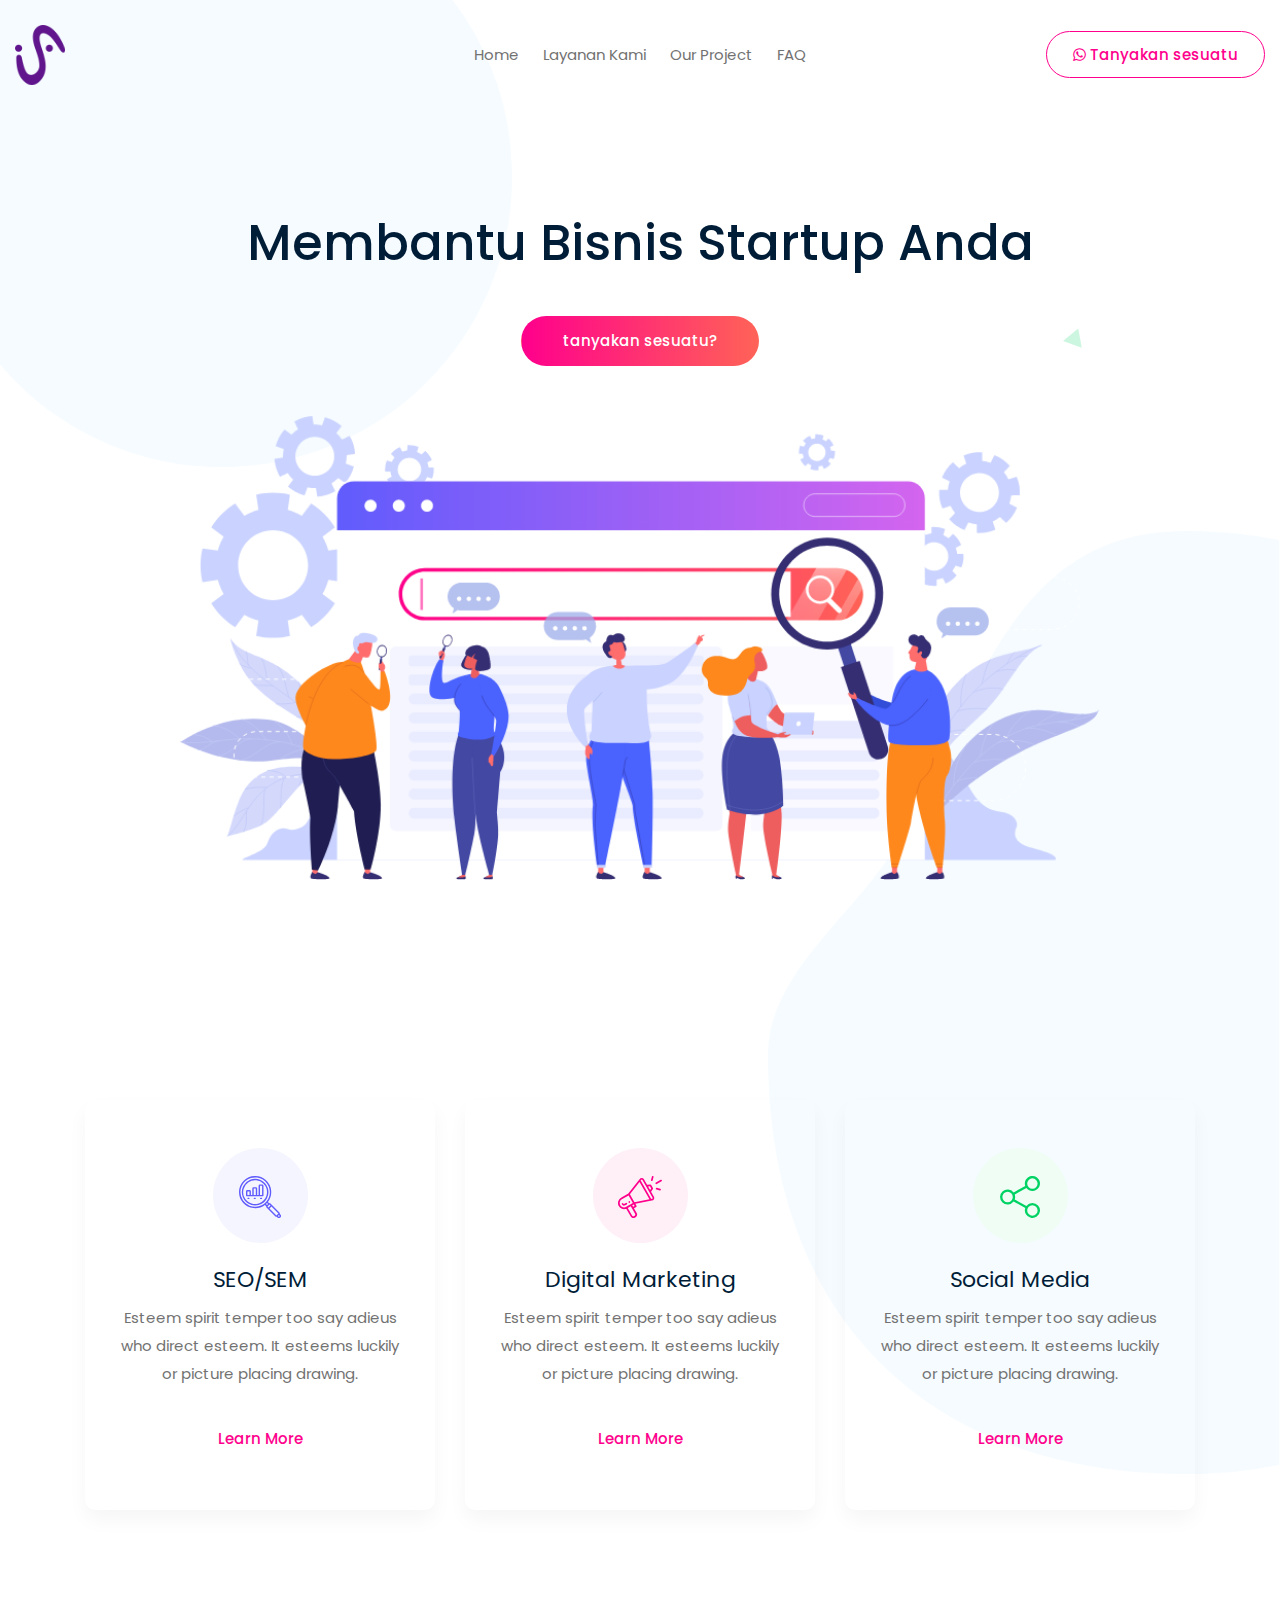
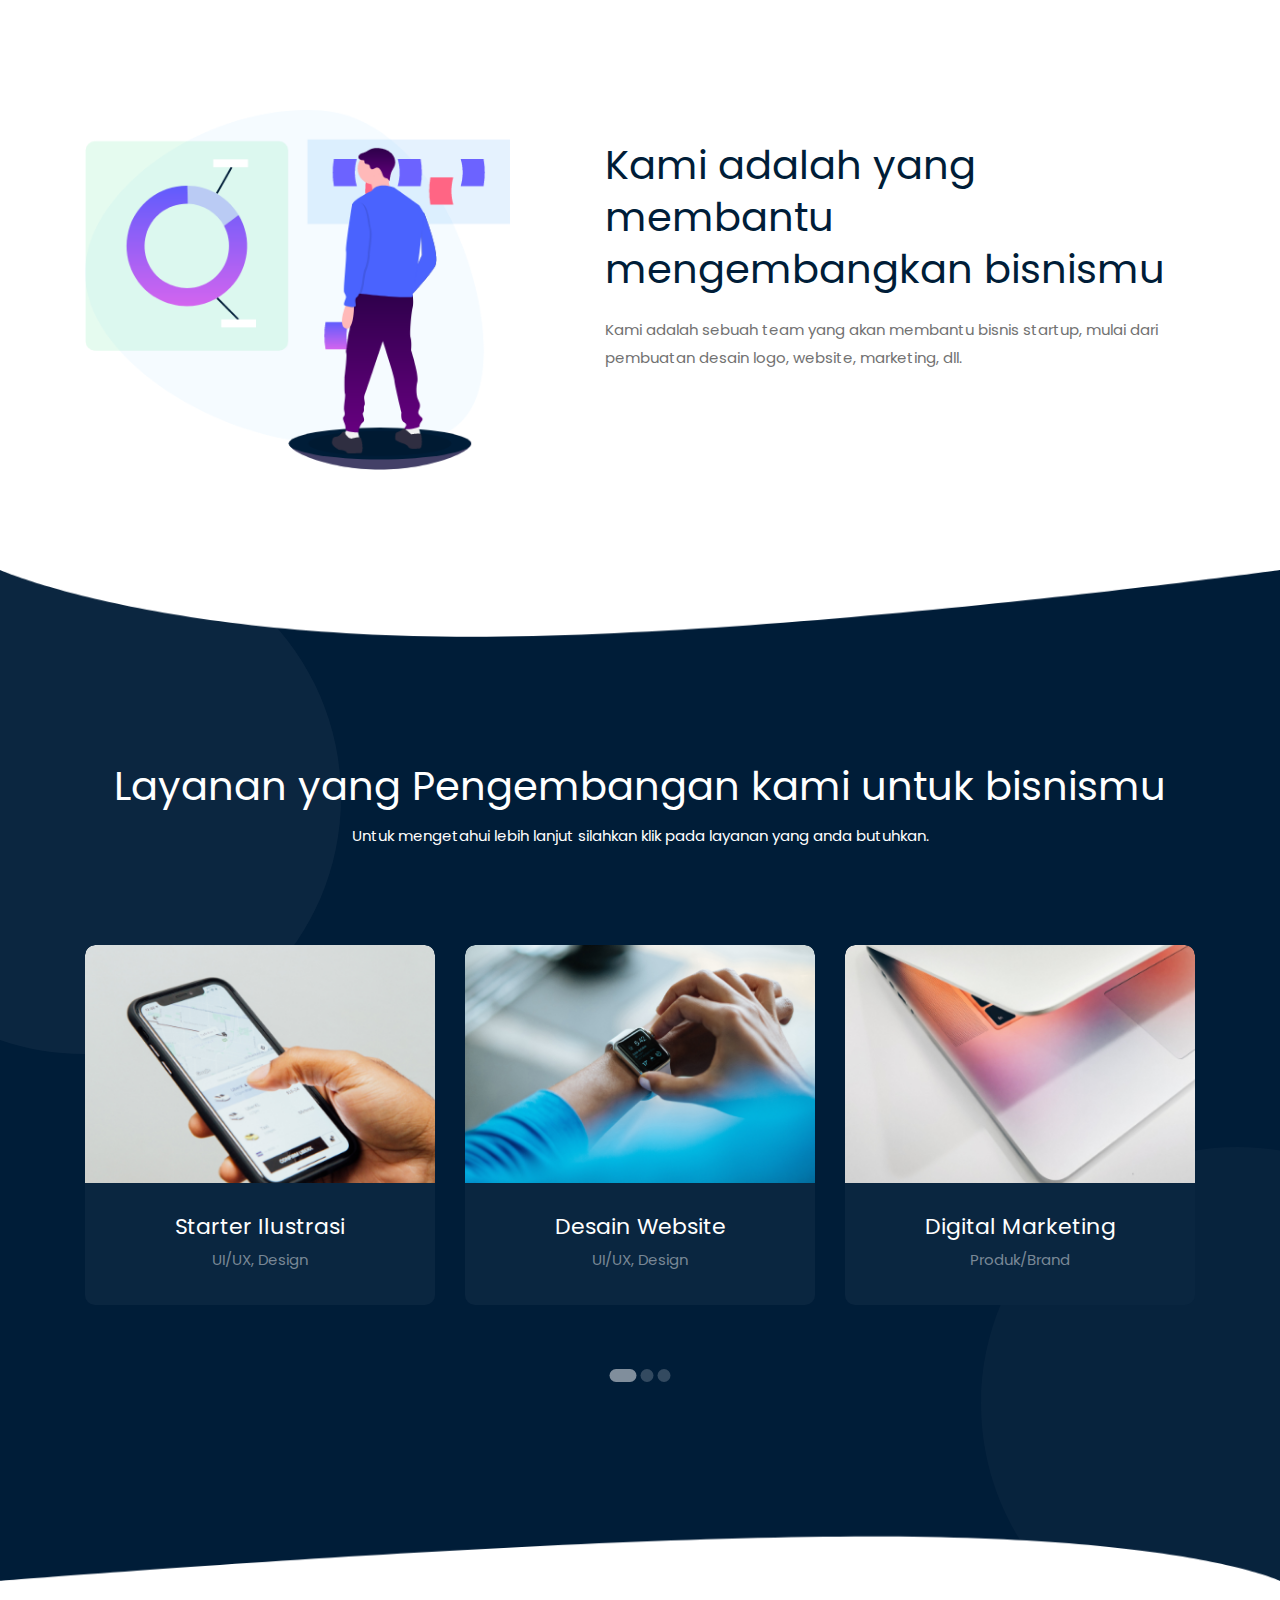
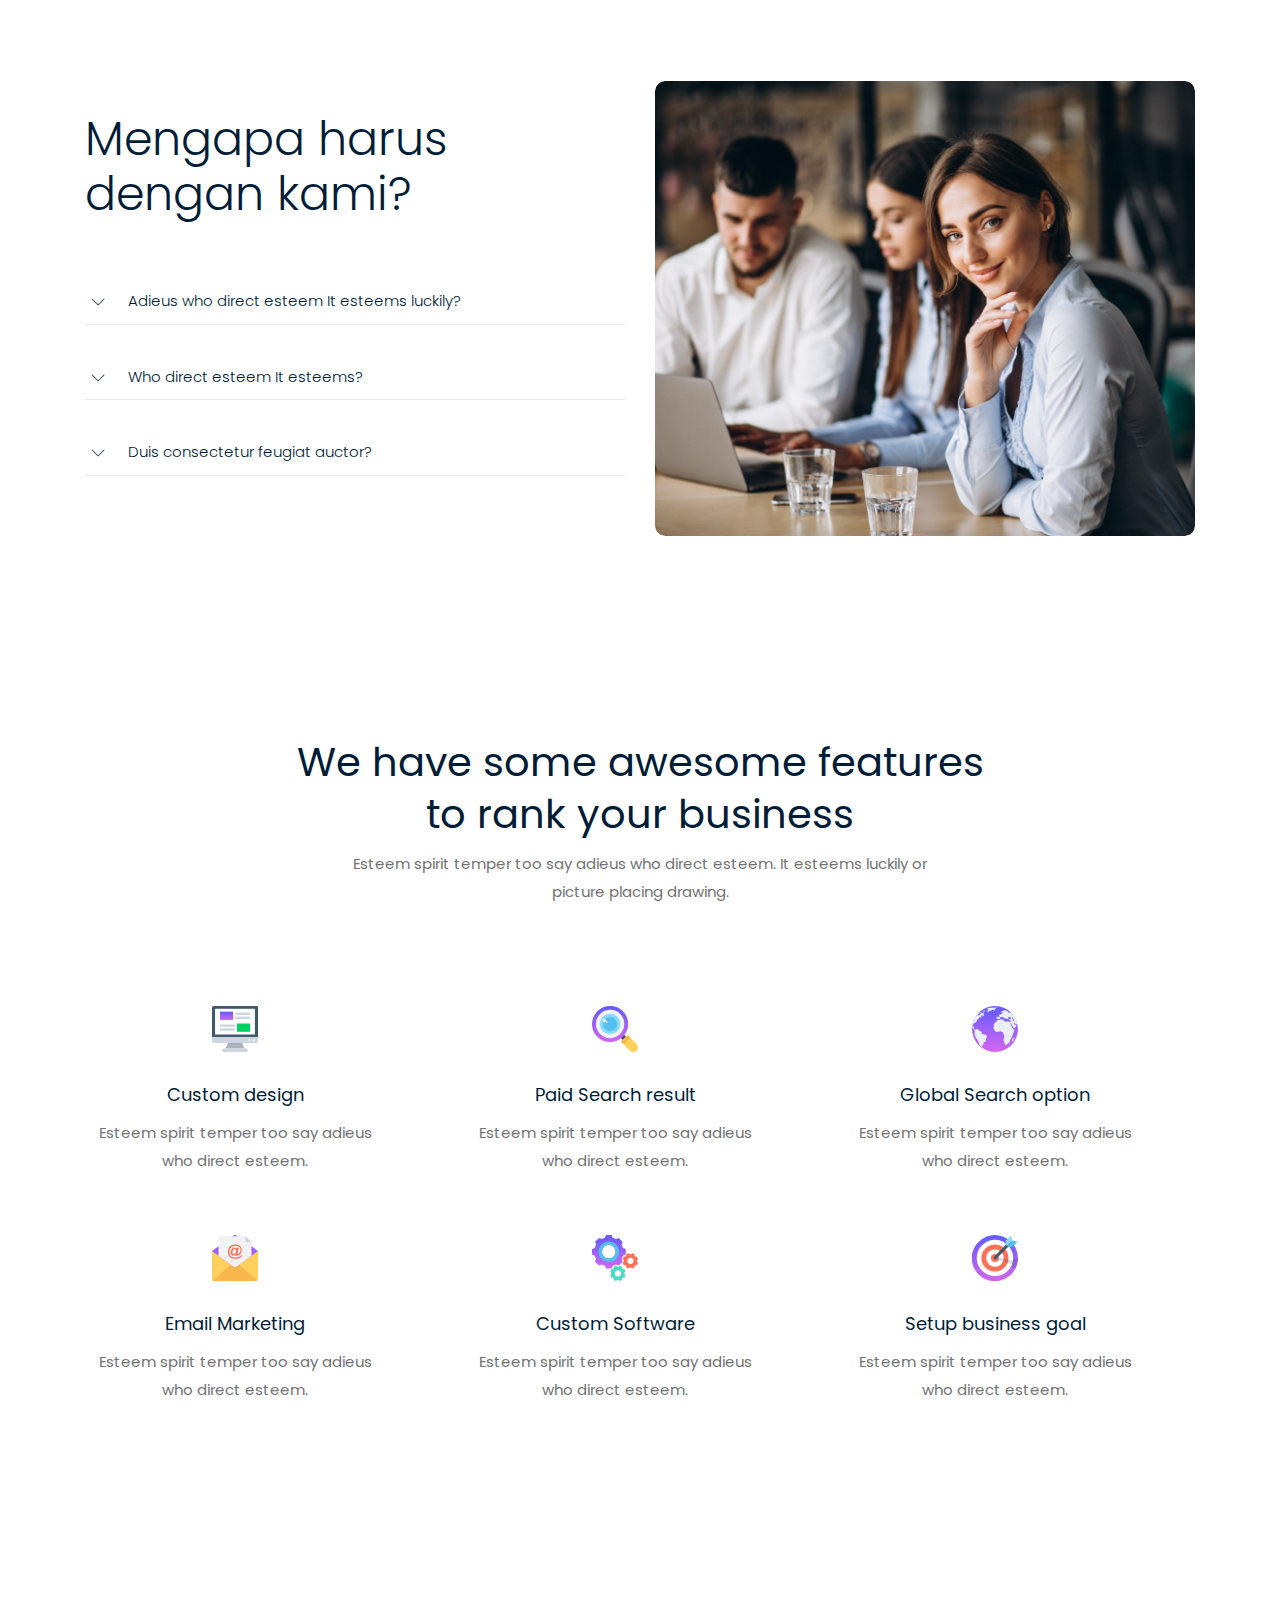
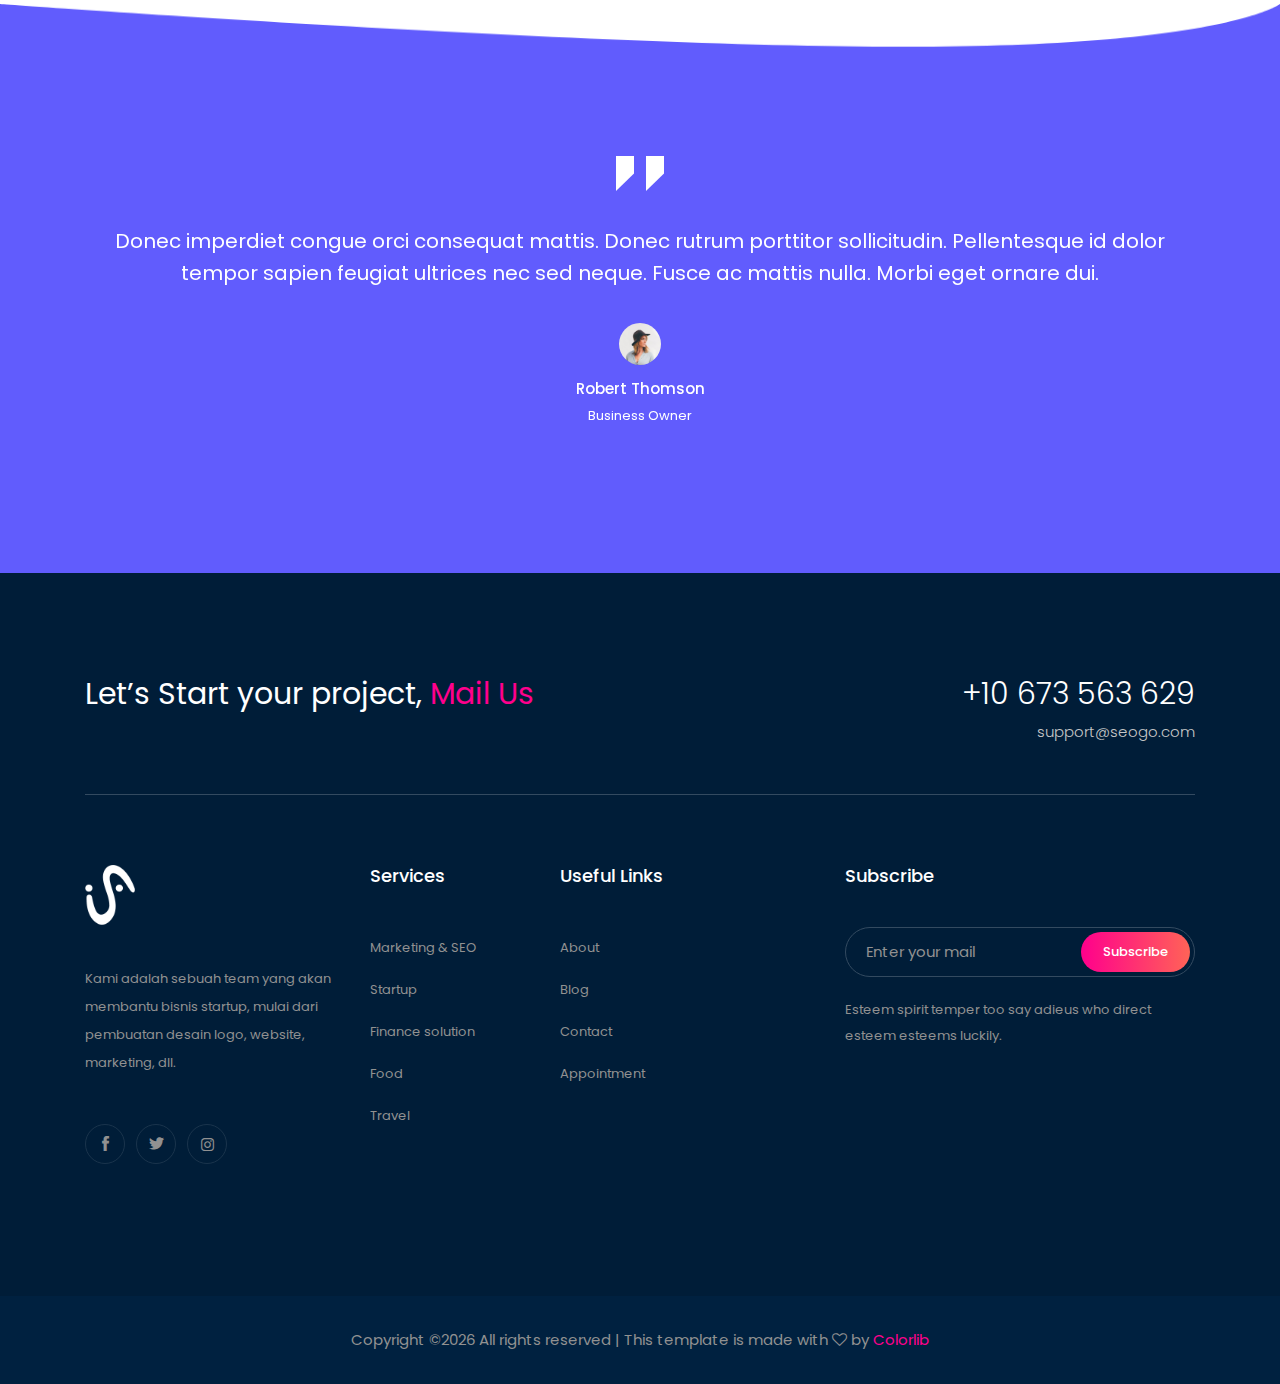
==== commit 884e53d3: "change everythings :)" ====
--- a/index.html
+++ b/index.html
@@ -1,678 +1,612 @@
 <!doctype html>
 <html class="no-js" lang="zxx">
-    <head>
-        <meta charset="utf-8">
-        <meta http-equiv="x-ua-compatible" content="ie=edge">
-        <title>Positive Up - Home</title>
-        <meta name="description" content="">
-        <meta name="viewport" content="width=device-width, initial-scale=1">
-
-        <link rel="manifest" href="site.webmanifest">
-		<link rel="shortcut icon" type="image/x-icon" href="assets/img/favicon.ico">
-
-		<!-- CSS here -->
-            <link rel="stylesheet" href="assets/css/bootstrap.min.css">
-            <link rel="stylesheet" href="assets/css/owl.carousel.min.css">
-            <link rel="stylesheet" href="assets/css/flaticon.css">
-            <link rel="stylesheet" href="assets/css/slicknav.css">
-            <link rel="stylesheet" href="assets/css/animate.min.css">
-            <link rel="stylesheet" href="assets/css/magnific-popup.css">
-            <link rel="stylesheet" href="assets/css/fontawesome-all.min.css">
-            <link rel="stylesheet" href="assets/css/themify-icons.css">
-            <link rel="stylesheet" href="assets/css/slick.css">
-            <link rel="stylesheet" href="assets/css/nice-select.css">
-            <link rel="stylesheet" href="assets/css/style.css">
-   </head>
-
-   <body>
-       
-    <!-- Preloader Start -->
-    <div id="preloader-active">
-        <div class="preloader d-flex align-items-center justify-content-center">
-            <div class="preloader-inner position-relative">
-                <div class="preloader-circle"></div>
-                <div class="preloader-img pere-text">
-                    <img src="assets/img/logo/logo.png" alt="">
-                </div>
-            </div>
-        </div>
+
+<head>
+    <meta charset="utf-8">
+    <meta http-equiv="x-ua-compatible" content="ie=edge">
+    <title>Home | Positive Up</title>
+    <meta name="description" content="">
+    <meta name="viewport" content="width=device-width, initial-scale=1">
+
+    <!-- <link rel="manifest" href="site.webmanifest"> -->
+    <!-- Place favicon.ico in the root directory -->
+
+    <!-- CSS here -->
+    <link rel="stylesheet" href="css/bootstrap.min.css">
+    <link rel="stylesheet" href="css/owl.carousel.min.css">
+    <link rel="stylesheet" href="css/magnific-popup.css">
+    <link rel="stylesheet" href="css/font-awesome.min.css">
+    <link rel="stylesheet" href="css/themify-icons.css">
+    <link rel="stylesheet" href="css/nice-select.css">
+    <link rel="stylesheet" href="css/flaticon.css">
+    <link rel="stylesheet" href="css/gijgo.css">
+    <link rel="stylesheet" href="css/animate.min.css">
+    <link rel="stylesheet" href="css/slick.css">
+    <link rel="stylesheet" href="css/slicknav.css">
+    <link rel="stylesheet" href="css/style.css">
+    <!-- <link rel="stylesheet" href="css/responsive.css"> -->
+</head>
+
+<body>
+    <!-- header-start -->
+    <header>
+        <div class="header-area ">
+            <div id="sticky-header" class="main-header-area">
+                <div class="container-fluid">
+                    <div class="row align-items-center">
+                        <div class="col-xl-3 col-lg-2">
+                            <div class="logo">
+                                <a href="index.html">
+                                    <img src="img/logo.png" alt="">
+                                </a>
+                            </div>
+                        </div>
+                        <div class="col-xl-6 col-lg-7">
+                            <div class="main-menu  d-none d-lg-block">
+                                <nav>
+                                    <ul id="navigation">
+                                        <li><a href="index.html">home</a></li>
+                                        <li><a href="services.html">Layanan Kami</a></li>
+                                        <li><a href="our-project.html">Our Project</a></li>
+                                        <li><a href="faq.html">FAQ</a></li>
+                                    </ul>
+                                </nav>
+                            </div>
+                        </div>
+                        <div class="col-xl-3 col-lg-3 d-none d-lg-block">
+                            <div class="Appointment">
+                                <div class="book_btn d-none d-lg-block">
+                                    <a  href="https://api.whatsapp.com/send?phone=6288229019740&text=heyryan"> <i class="fa fa-whatsapp" aria-hidden="true"></i> Tanyakan sesuatu</a>
+                                </div>
+                            </div>
+                        </div>
+                        <div class="col-12">
+                            <div class="mobile_menu d-block d-lg-none"></div>
+                        </div>
+                    </div>
+
+                </div>
+            </div>
+        </div>
+    </header>
+    <!-- header-end -->
+
+    <div class="shap_big_2 d-none d-lg-block">
+        <img src="img/ilstrator/body_shap_2.png" alt="">
     </div>
-    <!-- Preloader Start -->
-
-    <header>
-        <!-- Header Start -->
-       <div class="header-area header-transparrent ">
-            <div class="main-header header-sticky">
+    <!-- slider_area_start -->
+    <div class="slider_area">
+        <div class="shap_img_1 d-none d-lg-block">
+            <img src="img/ilstrator/body_shap_1.png" alt="">
+        </div>
+        <div class="poly_img">
+            <img src="img/ilstrator/poly.png" alt="">
+        </div>
+        <div class="single_slider  d-flex align-items-center slider_bg_1">
+            <div class="container">
+                <div class="row align-items-center">
+                    <div class="col-xl-10 offset-xl-1">
+                        <div class="slider_text text-center">
+                            <div class="text">
+                                <h3>
+                                    Membantu bisnis startup anda
+                                </h3>
+                            <a class="boxed-btn3" href="#">tanyakan sesuatu?</a>
+                            </div>
+                            <div class="ilstrator_thumb">
+                                <img src="img/ilstrator/illustration.png" alt="">
+                            </div>
+                        </div>
+                    </div>
+                </div>
+            </div>
+        </div>
+    </div>
+    <!-- slider_area_end -->
+
+    <!-- service_area  -->
+    <div class="service_area">
+        <div class="container">
+            <div class="row">
+                <div class="col-xl-4 col-md-4">
+                    <div class="single_service text-center">
+                        <div class="icon">
+                            <img src="img/svg_icon/seo_1.svg" alt="">
+                        </div>
+                        <h3>SEO/SEM</h3>
+                        <p>Esteem spirit temper too say adieus who direct esteem. It esteems luckily or picture placing drawing.</p>
+                        <a href="#" class="boxed-btn3-text">Learn More</a>
+                    </div>
+                </div>
+                <div class="col-xl-4 col-md-4">
+                    <div class="single_service text-center">
+                        <div class="icon">
+                            <img src="img/svg_icon/seo_2.svg" alt="">
+                        </div>
+                        <h3>Digital Marketing</h3>
+                        <p>Esteem spirit temper too say adieus who direct esteem. It esteems luckily or picture placing drawing.</p>
+                        <a href="#" class="boxed-btn3-text">Learn More</a>
+                    </div>
+                </div>
+                <div class="col-xl-4 col-md-4">
+                    <div class="single_service text-center">
+                        <div class="icon">
+                            <img src="img/svg_icon/seo_3.svg" alt="">
+                        </div>
+                        <h3>Social Media</h3>
+                        <p>Esteem spirit temper too say adieus who direct esteem. It esteems luckily or picture placing drawing.</p>
+                        <a href="#" class="boxed-btn3-text">Learn More</a>
+                    </div>
+                </div>
+            </div>
+
+        </div>
+    </div>
+    <!--/ service_area  -->
+
+    <!-- compapy_info  -->
+    <div class="compapy_info">
+        <div class="container">
+            <div class="row">
+                <div class="col-xl-5 col-md-5">
+                    <div class="man_thumb">
+                        <img src="img/ilstrator/man.png" alt="">
+                    </div>
+                </div>
+                <div class="col-xl-7 col-md-7">
+                    <div class="company_info">
+                        <h3>Kami adalah yang membantu mengembangkan bisnismu</h3>
+                            <p>Kami adalah sebuah team yang akan membantu bisnis startup, mulai dari pembuatan desain logo, website, marketing, dll.</p>
+                    </div>
+                </div>
+            </div>
+        </div>
+    </div>
+    <!--/ compapy_info  -->
+
+    <!-- case_study_area  -->
+    <div class="case_study_area case_bg_1">
+        <div class="patrn_1 d-none d-lg-block">
+            <img src="img/pattern/patrn_1.png" alt="">
+        </div>
+        <div class="patrn_2 d-none d-lg-block">
+            <img src="img/pattern/patrn.png" alt="">
+        </div>
+        <div class="container">
+            <div class="row">
+                <div class="col-xl-12">
+                    <div class="section_title text-center mb-95 white_text">
+                        <h3>Layanan yang Pengembangan kami untuk bisnismu</h3>
+                        <p>Untuk mengetahui lebih lanjut silahkan klik pada layanan yang anda butuhkan. </p>
+                    </div>
+                </div>
+            </div>
+            <div class="row">
+                <div class="col-xl-12">
+                    <div class="case_active owl-carousel">
+                            <div class="single_study text-center">
+                                    <div class="thumb">
+                                        <a href="#">
+                                            <img src="img/case_study/1.png" alt="">
+                                        </a>
+                                    </div>
+                                    <div class="subheading">
+                                        <h4><a href="#">Starter Ilustrasi</a></h4>
+                                        <p>UI/UX, Design</p>
+                                    </div>
+                                </div>
+                            <div class="single_study text-center">
+                                    <div class="thumb">
+                                        <a href="#">
+                                            <img src="img/case_study/2.png" alt="">
+                                        </a>
+                                    </div>
+                                    <div class="subheading">
+                                        <h4><a href="#">Desain Website</a></h4>
+                                        <p>UI/UX, Design</p>
+                                    </div>
+                                </div>
+                            <div class="single_study text-center">
+                                    <div class="thumb">
+                                        <a href="#">
+                                            <img src="img/case_study/3.png" alt="">
+                                        </a>
+                                    </div>
+                                    <div class="subheading">
+                                        <h4><a href="#">Digital Marketing</a></h4>
+                                        <p>Produk/Brand</p>
+                                    </div>
+                                </div>
+                            <div class="single_study text-center">
+                                    <div class="thumb">
+                                        <a href="#">
+                                            <img src="img/case_study/1.png" alt="">
+                                        </a>
+                                    </div>
+                                    <div class="subheading">
+                                        <h4><a href="#">Desain Logo</a></h4>
+                                        <p>UI/UX, Design</p>
+                                    </div>
+                                </div>
+                                <div class="single_study text-center">
+                                        <div class="thumb">
+                                            <a href="#">
+                                                <img src="img/case_study/2.png" alt="">
+                                            </a>
+                                        </div>
+                                        <div class="subheading">
+                                            <h4><a href="#">Pengembangan Website</a></h4>
+                                            <p>Website Develop</p>
+                                        </div>
+                                    </div>
+                                <div class="single_study text-center">
+                                    <div class="thumb">
+                                        <a href="#">
+                                            <img src="img/case_study/3.png" alt="">
+                                        </a>
+                                    </div>
+                                    <div class="subheading">
+                                        <h4><a href="#">Bangun Website dari nol</a></h4>
+                                        <p>Website Building</p>
+                                    </div>
+                                </div>
+                                    <div class="single_study text-center">
+                                        <div class="thumb">
+                                            <a href="#">
+                                                <img src="img/case_study/3.png" alt="">
+                                            </a>
+                                        </div>
+                                        <div class="subheading">
+                                            <h4><a href="#">Bangun Brand dari nol</a></h4>
+                                            <p>Produk Design</p>
+                                        </div>
+                                    </div>
+                    </div>
+                </div>
+            </div>
+        </div>
+    </div>
+    <!--/ case_study_area  -->
+
+    <!-- accordion_area  -->
+    <div class="accordion_area">
+        <div class="container">
+            <div class="row align-items-center">
+
+                <div class="col-xl-6 col-lg-6">
+                    <div class="faq_ask">
+                        <h3>Mengapa harus dengan kami?</h3>
+                            <div id="accordion">
+                                <div class="card">
+                                    <div class="card-header" id="headingTwo">
+                                        <h5 class="mb-0">
+                                            <button class="btn btn-link collapsed" data-toggle="collapse" data-target="#collapseTwo" aria-expanded="false" aria-controls="collapseTwo">
+                                                    Adieus who direct esteem <span>It esteems luckily?</span>
+                                            </button>
+                                        </h5>
+                                    </div>
+                                    <div id="collapseTwo" class="collapse" aria-labelledby="headingTwo" data-parent="#accordion" style="">
+                                        <div class="card-body">Esteem spirit temper too say adieus who direct esteem esteems luckily or picture placing drawing.
+                                        </div>
+                                    </div>
+                                </div>
+                                <div class="card">
+                                    <div class="card-header" id="headingOne">
+                                        <h5 class="mb-0">
+                                            <button class="btn btn-link collapsed" data-toggle="collapse" data-target="#collapseOne" aria-expanded="false" aria-controls="collapseOne">
+                                                    Who direct esteem It esteems?
+                                            </button>
+                                        </h5>
+                                    </div>
+                                    <div id="collapseOne" class="collapse" aria-labelledby="headingOne" data-parent="#accordion" style="">
+                                        <div class="card-body">Esteem spirit temper too say adieus who direct esteem esteems luckily or picture placing drawing.
+                                        </div>
+                                    </div>
+                                </div>
+                                <div class="card">
+                                    <div class="card-header" id="headingThree">
+                                        <h5 class="mb-0">
+                                            <button class="btn btn-link collapsed" data-toggle="collapse" data-target="#collapseThree" aria-expanded="false" aria-controls="collapseThree">
+                                                    Duis consectetur feugiat auctor?
+                                            </button>
+                                        </h5>
+                                    </div>
+                                    <div id="collapseThree" class="collapse" aria-labelledby="headingThree" data-parent="#accordion" style="">
+                                        <div class="card-body">Esteem spirit temper too say adieus who direct esteem esteems luckily or picture placing drawing.
+                                        </div>
+                                    </div>
+                                </div>
+                            </div>
+                    </div>
+                </div>
+                <div class="col-xl-6 col-lg-6">
+                    <div class="accordion_thumb">
+                        <img src="img/banner/accordion.png" alt="">
+                    </div>
+                </div>
+            </div>
+        </div>
+
+    </div>
+    <!--/ accordion_area  -->
+
+
+    <!-- features_area  -->
+    <div class="features_area">
+        <div class="container">
+            <div class="row">
+                <div class="col-xl-12">
+                    <div class="section_title text-center">
+                        <h3>We have some awesome features <br>
+                            to rank your business</h3>
+                            <p>Esteem spirit temper too say adieus who direct esteem. It esteems luckily or <br> picture placing drawing. </p>
+                    </div>
+                </div>
+            </div>
+            <div class="row">
+                <div class="col-xl-4 col-md-6 col-lg-4">
+                    <div class="single_feature text-center">
+                        <div class="icon">
+                            <img src="img/svg_icon/feature_1.svg" alt="">
+                        </div>
+                        <h4>Custom design</h4>
+                        <p>Esteem spirit temper too say adieus who direct esteem.</p>
+                    </div>
+                </div>
+                <div class="col-xl-4 col-md-6 col-lg-4">
+                    <div class="single_feature text-center">
+                        <div class="icon">
+                            <img src="img/svg_icon/feature_2.svg" alt="">
+                        </div>
+                        <h4>Paid Search result</h4>
+                        <p>Esteem spirit temper too say adieus who direct esteem.</p>
+                    </div>
+                </div>
+                <div class="col-xl-4 col-md-6 col-lg-4">
+                    <div class="single_feature text-center">
+                        <div class="icon">
+                            <img src="img/svg_icon/feature_3.svg" alt="">
+                        </div>
+                        <h4>Global Search option</h4>
+                        <p>Esteem spirit temper too say adieus who direct esteem.</p>
+                    </div>
+                </div>
+                <div class="col-xl-4 col-md-6 col-lg-4">
+                    <div class="single_feature text-center">
+                        <div class="icon">
+                            <img src="img/svg_icon/feature_4.svg" alt="">
+                        </div>
+                        <h4>Email Marketing</h4>
+                        <p>Esteem spirit temper too say adieus who direct esteem.</p>
+                    </div>
+                </div>
+                <div class="col-xl-4 col-md-6 col-lg-4">
+                    <div class="single_feature text-center">
+                        <div class="icon">
+                            <img src="img/svg_icon/feature_5.svg" alt="">
+                        </div>
+                        <h4>Custom Software</h4>
+                        <p>Esteem spirit temper too say adieus who direct esteem.</p>
+                    </div>
+                </div>
+                <div class="col-xl-4 col-md-6 col-lg-4">
+                    <div class="single_feature text-center">
+                        <div class="icon">
+                            <img src="img/svg_icon/feature_6.svg" alt="">
+                        </div>
+                        <h4>Setup business goal</h4>
+                        <p>Esteem spirit temper too say adieus who direct esteem.</p>
+                    </div>
+                </div>
+            </div>
+        </div>
+    </div>
+    <!--/ features_area  -->
+
+    <!-- testimonial_area  -->
+    <div class="testimonial_area ">
+            <div class="container">
+                <div class="row">
+                    <div class="col-xl-12">
+                        <div class="testmonial_active owl-carousel">
+                            <div class="single_carousel">
+                                    <div class="single_testmonial text-center">
+                                            <div class="quote">
+                                                <img src="img/testmonial/quote.svg" alt="">
+                                            </div>
+                                            <p>Donec imperdiet congue orci consequat mattis. Donec rutrum porttitor <br> 
+                                                    sollicitudin. Pellentesque id dolor tempor sapien feugiat ultrices nec sed neque.  <br>
+                                                    Fusce ac mattis nulla. Morbi eget ornare dui. </p>
+                                            <div class="testmonial_author">
+                                                <div class="thumb">
+                                                        <img src="img/testmonial/thumb.png" alt="">
+                                                </div>
+                                                <h3>Robert Thomson</h3>
+                                                <span>Business Owner</span>
+                                            </div>
+                                        </div>
+                            </div>
+                            <div class="single_carousel">
+                                    <div class="single_testmonial text-center">
+                                            <div class="quote">
+                                                <img src="img/testmonial/quote.svg" alt="">
+                                            </div>
+                                            <p>Donec imperdiet congue orci consequat mattis. Donec rutrum porttitor <br> 
+                                                    sollicitudin. Pellentesque id dolor tempor sapien feugiat ultrices nec sed neque.  <br>
+                                                    Fusce ac mattis nulla. Morbi eget ornare dui. </p>
+                                            <div class="testmonial_author">
+                                                <div class="thumb">
+                                                        <img src="img/testmonial/thumb.png" alt="">
+                                                </div>
+                                                <h3>Robert Thomson</h3>
+                                                <span>Business Owner</span>
+                                            </div>
+                                        </div>
+                            </div>
+                            <div class="single_carousel">
+                                    <div class="single_testmonial text-center">
+                                            <div class="quote">
+                                                <img src="img/testmonial/quote.svg" alt="">
+                                            </div>
+                                            <p>Donec imperdiet congue orci consequat mattis. Donec rutrum porttitor <br> 
+                                                    sollicitudin. Pellentesque id dolor tempor sapien feugiat ultrices nec sed neque.  <br>
+                                                    Fusce ac mattis nulla. Morbi eget ornare dui. </p>
+                                            <div class="testmonial_author">
+                                                <div class="thumb">
+                                                        <img src="img/testmonial/thumb.png" alt="">
+                                                </div>
+                                                <h3>Robert Thomson</h3>
+                                                <span>Business Owner</span>
+                                            </div>
+                                        </div>
+                            </div>
+                        </div>
+                    </div>
+                </div>
+            </div>
+        </div>
+        <!-- /testimonial_area  -->
+
+    <footer class="footer">
+            <div class=" container">
+                <div class="pro_border">
+                        <div class="row">
+                                <div class="col-xl-6 col-md-6">
+                                    <div class="lets_projects">
+                                        <h3>Let’s Start your project, <a href="#">Mail Us</a> </h3>
+                                    </div>
+                                </div>
+                                <div class="col-xl-6 col-md-6">
+                                    <div class="phone_number">
+                                        <h3>+10 673 563 629</h3>
+                                        <a href="#">support@seogo.com</a>
+                                    </div>
+                                </div>
+                            </div>
+                </div>
+            </div>
+            <div class="footer_top">
                 <div class="container">
-                    <div class="row align-items-center">
-                        <!-- Logo -->
-                        <div class="col-xl-2 col-lg-2 col-md-1">
-                            <div class="logo">
-                                <a href="index.html"><img src="assets/img/logo/logo.png" alt=""></a>
-                            </div>
-                        </div>
-                        <div class="col-xl-8 col-lg-8 col-md-8">
-                            <!-- Main-menu -->
-                            <div class="main-menu f-right d-none d-lg-block">
-                                <nav> 
-                                    <ul id="navigation">    
-                                        <li><a href="index.html"> Home</a></li>
-                                        <li><a href="about.html">About Us</a></li>
-                                        <li><a href="services.html">Services</a></li>
-                                        <li><a href="contact.html">Contact</a></li>
-                                        <li><a href="blog.html">Blog</a>
-                                            <ul class="submenu">
-                                                <li><a href="blog.html">Blog</a></li>
-                                                <li><a href="single-blog.html">Blog Details</a></li>
-                                            </ul>
+                    <div class="row">
+                        <div class="col-xl-3 col-md-6 col-lg-3">
+                            <div class="footer_widget">
+                                <div class="footer_logo">
+                                    <a href="#">
+                                        <img src="img/footer_logo.png" alt="">
+                                    </a>
+                                </div>
+                                <p>
+                                    Kami adalah sebuah team yang akan membantu bisnis startup, mulai dari pembuatan desain logo, website, marketing, dll.
+                                </p>
+                                <div class="socail_links">
+                                    <ul>
+                                        <li>
+                                            <a href="#">
+                                                <i class="ti-facebook"></i>
+                                            </a>
                                         </li>
-                                        <li><a href="#">Pages</a>
-                                            <ul class="submenu">
-                                                <li><a href="elements.html">Element</a></li>
-                                            </ul>
+                                        <li>
+                                            <a href="#">
+                                                <i class="ti-twitter-alt"></i>
+                                            </a>
+                                        </li>
+                                        <li>
+                                            <a href="#">
+                                                <i class="fa fa-instagram"></i>
+                                            </a>
                                         </li>
                                     </ul>
-                                </nav>
-                            </div>
-                        </div>             
-                        <div class="col-xl-2 col-lg-2 col-md-3">
-                            <div class="header-right-btn f-right d-none d-lg-block">
-                                <a href="#" class="btn header-btn">Contact Us</a>
-                            </div>
-                        </div>
-                        <!-- Mobile Menu -->
-                        <div class="col-12">
-                            <div class="mobile_menu d-block d-lg-none"></div>
-                        </div>
-                    </div>
-                </div>
-            </div>
-       </div>
-        <!-- Header End -->
-    </header>
-
-    <main>
-
-        <!-- Slider Area Start-->
-        <div class="slider-area ">
-            <div class="slider-active">
-                <div class="single-slider slider-height d-flex align-items-center" data-background="assets/img/hero/h1_hero.png">
-                    <div class="container">
-                        <div class="row d-flex align-items-center">
-                            <div class="col-lg-7 col-md-9 ">
-                                <div class="hero__caption">
-                                    <h1 data-animation="fadeInLeft" data-delay=".4s">Bangun Brand atau Startup Bersama Kami</h1>
-                                    <p data-animation="fadeInLeft" data-delay=".6s">Lorem ipsum dolor sit amet, consectetur adipiscing elit, sed do eiusmod tempor incididunt ut labore et dolore magna aliqua. Quis ipsum suspendisse ultrices gravi.</p>
-                                    <!-- Hero-btn -->
-                                    <div class="hero__btn" data-animation="fadeInLeft" data-delay=".8s">
-                                        <a href="industries.html" class="btn hero-btn">Contact Us</a>
-                                    </div>
-                                </div>
-                            </div>
-                            <div class="col-lg-5">
-                                <div class="hero__img d-none d-lg-block" data-animation="fadeInRight" data-delay="1s">
-                                    <img src="assets/img/hero/hero_right.png" alt="">
-                                </div>
-                            </div>
-                        </div>
-                    </div>
-                </div>
-                <div class="single-slider slider-height d-flex align-items-center" data-background="assets/img/hero/h1_hero.png">
-                    <div class="container">
-                        <div class="row d-flex align-items-center">
-                            <div class="col-lg-7 col-md-9 ">
-                                <div class="hero__caption">
-                                    <h1 data-animation="fadeInLeft" data-delay=".4s">We Collect<br> High Quality Leads</h1>
-                                    <p data-animation="fadeInLeft" data-delay=".6s">Lorem ipsum dolor sit amet, consectetur adipiscing elit, sed do eiusmod tempor incididunt ut labore et dolore magna aliqua. Quis ipsum suspendisse ultrices gravi.</p>
-                                    <!-- Hero-btn -->
-                                    <div class="hero__btn" data-animation="fadeInLeft" data-delay=".8s">
-                                        <a href="industries.html" class="btn hero-btn">Contact Us</a>
-                                    </div>
-                                </div>
-                            </div>
-                            <div class="col-lg-5">
-                                <div class="hero__img d-none d-lg-block" data-animation="fadeInRight" data-delay="1s">
-                                    <img src="assets/img/hero/hero_right.png" alt="">
-                                </div>
-                            </div>
-                        </div>
-                    </div>
-                </div>
-            </div>
-        </div>
-        <!-- Slider Area End-->
-        <!-- What We do start-->
-        <div class="what-we-do we-padding">
-            <div class="container">
-                <!-- Section-tittle -->
-                <div class="row d-flex justify-content-center">
-                    <div class="col-lg-8">
-                        <div class="section-tittle text-center">
-                            <h2>What We Will Do For Your Business​</h2>
-                        </div>
-                    </div>
-                </div>
-                <div class="row">
-                    <div class="col-lg-4 col-md-6">
-                        <div class="single-do text-center mb-30">
-                            <div class="do-icon">
-                                <span  class="flaticon-tasks"></span>
-                            </div>
-                            <div class="do-caption">
-                                <h4>Link Building</h4>
-                                <p>Hunky dory barney fanny around up the duff no biggie loo cup of tea jolly good ruddy say arse!</p>
-                            </div>
-                            <div class="do-btn">
-                                <a href="#"><i class="ti-arrow-right"></i> get started</a>
-                            </div>
-                        </div>
-                    </div>
-                     <div class="col-lg-4 col-md-6">
-                        <div class="single-do active text-center mb-30">
-                            <div class="do-icon">
-                                <span  class="flaticon-social-media-marketing"></span>
-                            </div>
-                            <div class="do-caption">
-                                <h4>Content marketing</h4>
-                                <p>Hunky dory barney fanny around up the duff no biggie loo cup of tea jolly good ruddy say arse!</p>
-                            </div>
-                            <div class="do-btn">
-                                <a href="#"><i class="ti-arrow-right"></i> get started</a>
-                            </div>
-                        </div>
-                    </div>
-                     <div class="col-lg-4 col-md-6">
-                        <div class="single-do text-center mb-30">
-                            <div class="do-icon">
-                                <span  class="flaticon-project"></span>
-                            </div>
-                            <div class="do-caption">
-                                <h4>On Page SEO</h4>
-                                <p>Hunky dory barney fanny around up the duff no biggie loo cup of tea jolly good ruddy say arse!</p>
-                            </div>
-                            <div class="do-btn">
-                                <a href="#"><i class="ti-arrow-right"></i> get started</a>
-                            </div>
-                        </div>
-                    </div>
-                </div>
-            </div>
-        </div>
-        <!-- What We do End-->
-        <!-- We Create Start -->
-        <div class="we-create-area create-padding">
-            <div class="container">
-                <div class="row d-flex align-items-end">
-                    <div class="col-lg-6 col-md-12">
-                        <div class="we-create-img">
-                            <img src="assets/img//service/we-create.png" alt="">
-                        </div>
-                    </div>
-                    <div class="col-lg-6 col-md-12">
-                        <div class="we-create-cap">
-                            <h3>We Create a Steps to Build a Successful Digital Product</h3>
-                            <p>Lorem ipsum dolor sit amet, consectetur adipiscing elit, sed do eiusmod tempor incididunt ut labore et dolore magna aliqua. Quis ipsum suspendisse ultrices gravida. Risus commodo viverra maecenas accumsan lacus vel facilisis orem ipsum dolor sit amet, consectetur adipiscing.</p>
-                            <a href="#" class="btn">Contact Us</a>
-                        </div>
-                    </div>
-                </div>
-            </div>
-        </div>
-        <!-- We Create End -->
-        <!-- Generating Start -->
-        <div class="generating-area ">
-            <div class="container">
-                 <!-- Section-tittle -->
-                 <div class="row d-flex justify-content-center">
-                    <div class="col-lg-8">
-                        <div class="section-tittle text-center">
-                            <h2>Generating New Customers Via Online Mode​​</h2>
-                        </div>
-                    </div>
-                </div>
-                <div class="row">
-                    <div class="col-lg-6 col-md-6">
-                        <div class="single-generating d-flex mb-30">
-                            <div class="generating-icon">
-                                <span class="flaticon-chart"></span>
-                            </div>
-                            <div class="generating-cap">
-                                <h4>All Sizes Business</h4>
-                                <p>Seddo eiusmod tempor incididunt labore lore magna aliqua uisipsum suspendis incididun
-                                    se ultrices gravida. </p>
-                            </div>
-                        </div>
-                    </div> 
-                    <div class="col-lg-6 col-md-6">
-                        <div class="single-generating d-flex mb-30">
-                            <div class="generating-icon">
-                                <span class="flaticon-social-media-marketing"></span>
-                            </div>
-                            <div class="generating-cap">
-                                <h4>Awesome Results</h4>
-                                <p>Seddo eiusmod tempor incididunt labore lore magna aliqua uisipsum suspendis incididun
-                                    se ultrices gravida. </p>
-                            </div>
-                        </div>
-                    </div>
-                    <div class="col-lg-6 col-md-6">
-                        <div class="single-generating d-flex mb-30">
-                            <div class="generating-icon">
-                                <span class="flaticon-speaker"></span>
-                            </div>
-                            <div class="generating-cap">
-                                <h4>Keep you in the Loop</h4>
-                                <p>Seddo eiusmod tempor incididunt labore lore magna aliqua uisipsum suspendis incididun
-                                    se ultrices gravida. </p>
-                            </div>
-                        </div>
-                    </div>
-                    <div class="col-lg-6 col-md-6">
-                        <div class="single-generating d-flex mb-30">
-                            <div class="generating-icon">
-                                <span class="flaticon-growth"></span>
-                            </div>
-                            <div class="generating-cap">
-                                <h4>Significant ROI</h4>
-                                <p>Seddo eiusmod tempor incididunt labore lore magna aliqua uisipsum suspendis incididun
-                                    se ultrices gravida. </p>
-                            </div>
-                        </div>
-                    </div>
-                </div>
-            </div>
-        </div>
-        <!-- Generating End -->
-        <!--Choose Best start-->
-        <div class="choose-best choose-padding">
-            <div class="container">
-                <!-- Section-tittle -->
-                <div class="row d-flex justify-content-center">
-                    <div class="col-lg-7">
-                        <div class="section-tittle text-center">
-                            <h2>Choose Your Very Best Pricing Plan </h2>
-                        </div>
-                    </div>
-                </div>
-                <div class="row">
-                    <div class="col-lg-4 col-md-6">
-                        <div class="single-choose text-center mb-30">
-                            <div class="do-icon">
-                                <span  class="flaticon-growth"></span>
-                            </div>
-                            <div class="do-caption">
-                                <h4>$ 05.00</h4>
+                                </div>
+    
+                            </div>
+                        </div>
+                        <div class="col-xl-2 col-md-6 col-lg-3">
+                            <div class="footer_widget">
+                                <h3 class="footer_title">
+                                        Services
+                                </h3>
                                 <ul>
-                                    <li>Increase traffic 50%</li>
-                                    <li>Social Media Marketing</li>
-                                    <li>10 Free Optimization</li>
-                                    <li>24/7  support</li>
+                                    <li><a href="#">Marketing &amp; SEO</a></li>
+                                    <li><a href="#"> Startup</a></li>
+                                    <li><a href="#">Finance solution</a></li>
+                                    <li><a href="#">Food</a></li>
+                                    <li><a href="#">Travel</a></li>
                                 </ul>
-                            </div>
-                        </div>
-                    </div>
-                     <div class="col-lg-4 col-md-6">
-                        <div class="single-choose active text-center mb-30">
-                            <div class="do-icon">
-                                <span class="flaticon-award"></span>
-                            </div>
-                            <div class="do-caption">
-                                <h4>$ 20.00</h4>
+    
+                            </div>
+                        </div>
+                        <div class="col-xl-2 col-md-6 col-lg-2">
+                            <div class="footer_widget">
+                                <h3 class="footer_title">
+                                        Useful Links
+                                </h3>
                                 <ul>
-                                    <li>Increase traffic 50%</li>
-                                    <li>Social Media Marketing</li>
-                                    <li>10 Free Optimization</li>
-                                    <li>24/7  support</li>
+                                    <li><a href="#">About</a></li>
+                                    <li><a href="#">Blog</a></li>
+                                    <li><a href="#"> Contact</a></li>
+                                    <li><a href="#">Appointment</a></li>
                                 </ul>
                             </div>
                         </div>
-                    </div>
-                     <div class="col-lg-4 col-md-6">
-                        <div class="single-choose text-center mb-30">
-                            <div class="do-icon">
-                                <span  class="flaticon-project"></span>
-                            </div>
-                            <div class="do-caption">
-                                <h4>$ 30.00</h4>
-                                <ul>
-                                    <li>Increase traffic 50%</li>
-                                    <li>Social Media Marketing</li>
-                                    <li>10 Free Optimization</li>
-                                    <li>24/7  support</li>
-                                </ul>
-                            </div>
-                        </div>
-                    </div>
-                </div>
-            </div>
-        </div>
-        <!-- Choose Best do End-->
-        <!-- Visit Stuffs Start -->
-        <div class="visit-area fix visite-padding">
-            <div class="container">
-                <!-- Section-tittle -->
-                <div class="row d-flex justify-content-center">
-                    <div class="col-lg-6 pr-0">
-                        <div class="section-tittle text-center">
-                            <h2>Visit Some Of Our Awsome Stuffs</h2>
-                        </div>
-                    </div>
-                </div>
-            </div>
-            <div class="container-fluid p-0">
-                <div class="row ">
-                    <div class="col-lg-3 col-md-4">
-                        <div class="single-visited mb-30">
-                            <div class="visited-img">
-                                <img src="assets/img/visit/visit_1.jpg" alt="">
-                            </div>
-                            <div class="visited-cap">
-                                <h3><a href="#">citmv.com</a></h3>
-                                <p>Email Marketing</p>
-                            </div>
-                        </div>
-                    </div> 
-                     <div class="col-lg-3 col-md-4">
-                        <div class="single-visited mb-30">
-                            <div class="visited-img">
-                                <img src="assets/img/visit/visit_2.jpg" alt="">
-                            </div>
-                            <div class="visited-cap">
-                                <h3><a href="#">mvsp.net</a></h3>
-                                <p>Email Marketing</p>
-                            </div>
-                        </div>
-                    </div>
-                    <div class="col-lg-3 col-md-4">
-                        <div class="single-visited mb-30">
-                            <div class="visited-img">
-                                <img src="assets/img/visit/visit_3.jpg" alt="">
-                            </div>
-                            <div class="visited-cap">
-                                <h3><a href="#">dmcal.co</a></h3>
-                                <p>Email Marketing</p>
-                            </div>
-                        </div>
-                    </div> 
-                    <div class="col-lg-3 col-md-4">
-                        <div class="single-visited mb-30">
-                            <div class="visited-img">
-                                <img src="assets/img/visit/visit_4.jpg" alt="">
-                            </div>
-                            <div class="visited-cap">
-                                <h3><a href="#">dmco.net</a></h3>
-                                <p>Email Marketing</p>
-                            </div>
-                        </div>
-                    </div>
-                </div>
-            </div>
-        </div>
-        <!-- Visit Stuffs Start -->
-         <!-- Testimonial Start -->
-         <div class="testimonial-area">
-            <div class="container">
-               <div class="testimonial-main">
-                    <!-- Section-tittle -->
-                    <div class="row d-flex justify-content-center">
-                        <div class="col-lg-5  col-md-8 pr-0">
-                            <div class="section-tittle text-center">
-                                <h2>What Client Say About Us</h2>
-                            </div>
-                        </div>
-                    </div>
-                    <div class="row d-flex justify-content-center">
-                            <div class="col-lg-10 col-md-9">
-                                <div class="h1-testimonial-active">
-                                    <!-- Single Testimonial -->
-                                    <div class="single-testimonial text-center">
-                                        <div class="testimonial-caption ">
-                                            <div class="testimonial-top-cap">
-                                                <p>Lorem ipsum dolor sit amet, consectetur adipiscing elit, sed do eiusmod tempor incididunt ut labore et dolore magna aliqua. Quis ipsum suspendisse ultrices gravida. Risus commodo viverra maecenas accumsan lacus vel facilisis. </p>
-                                            </div>
-                                            <!-- founder -->
-                                            <div class="testimonial-founder d-flex align-items-center justify-content-center">
-                                                <div class="founder-img">
-                                                    <img src="assets/img/testmonial/testimonial.png" alt="">
-                                                </div>
-                                            <div class="founder-text">
-                                                <span>Oliva jems</span>
-                                                <p>UIX designer</p>
-                                            </div>
-                                            </div>
-                                        </div>
-                                    </div><!-- Single Testimonial -->
-                                    <div class="single-testimonial text-center">
-                                        <div class="testimonial-caption ">
-                                            <div class="testimonial-top-cap">
-                                                <p>Lorem ipsum dolor sit amet, consectetur adipiscing elit, sed do eiusmod tempor incididunt ut labore et dolore magna aliqua. Quis ipsum suspendisse ultrices gravida. Risus commodo viverra maecenas accumsan lacus vel facilisis. </p>
-                                            </div>
-                                            <!-- founder -->
-                                            <div class="testimonial-founder d-flex align-items-center justify-content-center">
-                                                <div class="founder-img">
-                                                    <img src="assets/img/testmonial/testimonial.png" alt="">
-                                                </div>
-                                            <div class="founder-text">
-                                                <span>Oliva jems</span>
-                                                <p>UIX designer</p>
-                                            </div>
-                                            </div>
-                                        </div>
-                                    </div>
-                                </div>
-                            </div>
-                    </div>
-               </div>
-            </div>
-        </div>
-        <!-- Testimonial End -->
-        <!-- Tips Triks Start -->
-        <div class="tips-triks-area tips-padding">
-            <div class="container">
-                 <!-- Section-tittle -->
-                 <div class="row d-flex justify-content-center">
-                    <div class="col-lg-6 col-md-8 pr-0">
-                        <div class="section-tittle text-center">
-                            <h2>Tips and Tricks From Our Exparts</h2>
-                        </div>
-                    </div>
-                </div>
-                <div class="row">
-                    <div class="col-xl-4 col-lg-4 col-md-6">
-                        <div class="single-tips mb-50">
-                            <div class="tips-img">
-                                <img src="assets/img/tips/tips_1.jpg" alt="">
-                            </div>
-                            <div class="tips-caption">
-                                <h4><a href="#">Twice profit than before you ever got</a></h4>
-                                <span>Continue Reading</span>
-                                <p>March 3, 2020</p>
-                            </div>
-                        </div>
-                    </div>
-                    <div class="col-xl-4 col-lg-4 col-md-6">
-                        <div class="single-tips mb-50">
-                            <div class="tips-img">
-                                <img src="assets/img/tips/tips_2.jpg" alt="">
-                            </div>
-                            <div class="tips-caption">
-                                <h4><a href="#">Twice profit than before you ever got</a></h4>
-                                <span>Continue Reading</span>
-                                <p>March 3, 2020</p>
-                            </div>
-                        </div>
-                    </div>
-                     <div class="col-xl-4 col-lg-4 col-md-6">
-                        <div class="single-tips mb-50">
-                            <div class="tips-img">
-                                <img src="assets/img/tips/tips_3.jpg" alt="">
-                            </div>
-                            <div class="tips-caption">
-                                <h4><a href="#">Twice profit than before you ever got</a></h4>
-                                <span>Continue Reading</span>
-                                <p>March 3, 2020</p>
-                            </div>
-                        </div>
-                    </div>
-                </div>
-            </div>
-        </div>
-        <!-- Tips Triks End -->
-         <!-- have-project Start-->
-         <div class="have-project">
-            <div class="container">
-                <div class="haveAproject"  data-background="assets/img/team/have.jpg">
-                    <div class="row d-flex align-items-center">
-                        <div class="col-xl-7 col-lg-9 col-md-12">
-                            <div class="wantToWork-caption">
-                                <h2>Have project in mind?</h2>
-                                <p>Lorem ipsum dolor sit amet, consectetur adipisicing elit, sed do eiusmod tempor incididunt ut labore et dolore magna aliqua. Ut.</p>
-                            </div>
-                        </div>
-                        <div class="col-xl-5 col-lg-3 col-md-12">
-                           <div class="wantToWork-btn f-right">
-                                <a href="#" class="btn btn-ans">Contact Us</a>
-                           </div>
-                        </div>
-                    </div>
-                </div>
-                
-            </div>
-        </div>
-        <!-- have-project End -->
-
-    </main>
-   <footer>
-
-       <!-- Footer Start-->
-      <div class="footer-main" data-background="assets/img/shape/footer_bg.png">
-        <div class="footer-area footer-padding">
-            <div class="container">
-                <div class="row d-flex justify-content-between">
-                    <div class="col-lg-3 col-md-4 col-sm-8">
-                       <div class="single-footer-caption mb-50">
-                         <div class="single-footer-caption mb-30">
-                              <!-- logo -->
-                             <div class="footer-logo">
-                                 <a href="index.html"><img src="assets/img/logo/logo2_footer.png" alt=""></a>
-                             </div>
-                             <div class="footer-tittle">
-                                 <div class="footer-pera">
-                                     <p class="info1">221B Baker Street, P.O Box 353 Park <br> Road, USA - 215431</p>
-                                     <p class="info2">info@yourdomain.com</p>
-                                </div>
-                             </div>
-                             <div class="footer-social">
-                                <a href="#"><i class="fab fa-facebook-f"></i></a>
-                                <a href="#"><i class="fab fa-twitter"></i></a>
-                                <a href="#"><i class="fas fa-globe"></i></a>
-                                <a href="#"><i class="fab fa-behance"></i></a>
-                            </div>
-                         </div>
-                       </div>
-                    </div>
-                    <div class="col-lg-2 col-md-4 col-sm-5">
-                        <div class="single-footer-caption mb-50">
-                            <div class="footer-tittle">
-                                <h4>Quick Links</h4>
-                                <ul>
-                                    <li><a href="about.html">About</a></li>
-                                    <li><a href="about.html">Features</a></li>
-                                    <li><a href="single-blog.html">Pricing</a></li>
-                                    <li><a href="blog.html">Blog</a></li>
-                                    <li><a href="contact.html">Contact</a></li>
-                                </ul>
-                            </div>
-                        </div>
-                    </div>
-                    <div class="col-lg-2 col-md-4 col-sm-7">
-                        <div class="single-footer-caption mb-50">
-                            <div class="footer-tittle">
-                                <h4>Support</h4>
-                                <ul>
-                                    <li><a href="#">Privacy Policy</a></li>
-                                    <li><a href="#">Terms & Conditions</a></li>
-                                    <li><a href="#"> Sitemap</a></li>
-                                    <li><a href="#">FAQs</a></li>
-                                    <li><a href="#">Report a bugb</a></li>
-                                </ul>
-                            </div>
-                        </div>
-                    </div>
-                    <div class="col-lg-3 col-md-4 col-sm-5">
-                        <div class="single-footer-caption mb-50">
-                            <div class="footer-tittle">
-                                <h4>Core Features</h4>
-                                <ul>
-                                 <li><a href="#">Email Marketing</a></li>
-                                 <li><a href="#"> Offline SEO</a></li>
-                                 <li><a href="#">Social Media Marketing</a></li>
-                                 <li><a href="#">Lead Generation</a></li>
-                                 <li><a href="#"> 24/7 Support</a></li>
-                             </ul>
-                            </div>
-                        </div>
-                    </div>
-                </div>
-            </div>
-        </div>
-        <!-- footer-bottom aera -->
-        <div class="footer-bottom-area footer-bg">
-            <div class="container">
-                <div class="footer-border">
-                     <div class="row d-flex align-items-center">
-                         <div class="col-xl-12 ">
-                             <div class="footer-copy-right text-center">
-                                 <p><!-- Link back to Colorlib can't be removed. Template is licensed under CC BY 3.0. -->
-  Copyright &copy;<script>document.write(new Date().getFullYear());</script> All rights reserved | This template is made with <i class="ti-heart" aria-hidden="true"></i> by <a href="https://colorlib.com" target="_blank">Colorlib</a>
-  <!-- Link back to Colorlib can't be removed. Template is licensed under CC BY 3.0. --></p>
-                             </div>
-                         </div>
-                     </div>
-                </div>
-            </div>
-        </div>
-      </div>
-       <!-- Footer End-->
-
-   </footer>
-   
-	<!-- JS here -->
-	
-		<!-- All JS Custom Plugins Link Here here -->
-        <script src="./assets/js/vendor/modernizr-3.5.0.min.js"></script>
-		<!-- Jquery, Popper, Bootstrap -->
-		<script src="./assets/js/vendor/jquery-1.12.4.min.js"></script>
-        <script src="./assets/js/popper.min.js"></script>
-        <script src="./assets/js/bootstrap.min.js"></script>
-	    <!-- Jquery Mobile Menu -->
-        <script src="./assets/js/jquery.slicknav.min.js"></script>
-
-		<!-- Jquery Slick , Owl-Carousel Plugins -->
-        <script src="./assets/js/owl.carousel.min.js"></script>
-        <script src="./assets/js/slick.min.js"></script>
-        <!-- Date Picker -->
-        <script src="./assets/js/gijgo.min.js"></script>
-		<!-- One Page, Animated-HeadLin -->
-        <script src="./assets/js/wow.min.js"></script>
-		<script src="./assets/js/animated.headline.js"></script>
-        <script src="./assets/js/jquery.magnific-popup.js"></script>
-
-		<!-- Scrollup, nice-select, sticky -->
-        <script src="./assets/js/jquery.scrollUp.min.js"></script>
-        <script src="./assets/js/jquery.nice-select.min.js"></script>
-		<script src="./assets/js/jquery.sticky.js"></script>
-        
-        <!-- contact js -->
-        <script src="./assets/js/contact.js"></script>
-        <script src="./assets/js/jquery.form.js"></script>
-        <script src="./assets/js/jquery.validate.min.js"></script>
-        <script src="./assets/js/mail-script.js"></script>
-        <script src="./assets/js/jquery.ajaxchimp.min.js"></script>
-        
-		<!-- Jquery Plugins, main Jquery -->	
-        <script src="./assets/js/plugins.js"></script>
-        <script src="./assets/js/main.js"></script>
-        
-    </body>
+                        <div class="col-xl-4 offset-xl-1 col-md-6 col-lg-4">
+                                <div class="footer_widget">
+                                        <h3 class="footer_title">
+                                                Subscribe
+                                        </h3>
+                                        <form action="#" class="newsletter_form">
+                                            <input type="text" placeholder="Enter your mail">
+                                            <button type="submit">Subscribe</button>
+                                        </form>
+                                        <p class="newsletter_text">Esteem spirit temper too say adieus who direct esteem esteems luckily.</p>
+                                    </div>
+                        </div>
+                    </div>
+                </div>
+            </div>
+            <div class="copy-right_text">
+                <div class="container">
+                    <div class="footer_border"></div>
+                    <div class="row">
+                        <div class="col-xl-12">
+                            <p class="copy_right text-center">
+                                <!-- Link back to Colorlib can't be removed. Template is licensed under CC BY 3.0. -->
+Copyright &copy;<script>document.write(new Date().getFullYear());</script> All rights reserved | This template is made with <i class="fa fa-heart-o" aria-hidden="true"></i> by <a href="https://colorlib.com" target="_blank">Colorlib</a>
+<!-- Link back to Colorlib can't be removed. Template is licensed under CC BY 3.0. -->
+                            </p>
+                        </div>
+                    </div>
+                </div>
+            </div>
+        </footer>
+
+    <!-- JS here -->
+    <script src="js/vendor/modernizr-3.5.0.min.js"></script>
+    <script src="js/vendor/jquery-1.12.4.min.js"></script>
+    <script src="js/popper.min.js"></script>
+    <script src="js/bootstrap.min.js"></script>
+    <script src="js/owl.carousel.min.js"></script>
+    <script src="js/isotope.pkgd.min.js"></script>
+    <script src="js/ajax-form.js"></script>
+    <script src="js/waypoints.min.js"></script>
+    <script src="js/jquery.counterup.min.js"></script>
+    <script src="js/imagesloaded.pkgd.min.js"></script>
+    <script src="js/scrollIt.js"></script>
+    <script src="js/jquery.scrollUp.min.js"></script>
+    <script src="js/wow.min.js"></script>
+    <script src="js/nice-select.min.js"></script>
+    <script src="js/jquery.slicknav.min.js"></script>
+    <script src="js/jquery.magnific-popup.min.js"></script>
+    <script src="js/plugins.js"></script>
+    <script src="js/gijgo.min.js"></script>
+
+    <!--contact js-->
+    <!-- <script src="js/contact.js"></script>
+    <script src="js/jquery.ajaxchimp.min.js"></script>
+    <script src="js/jquery.form.js"></script>
+    <script src="js/jquery.validate.min.js"></script>
+    <script src="js/mail-script.js"></script> -->
+
+    <script src="js/main.js"></script>
+</body>
+
 </html>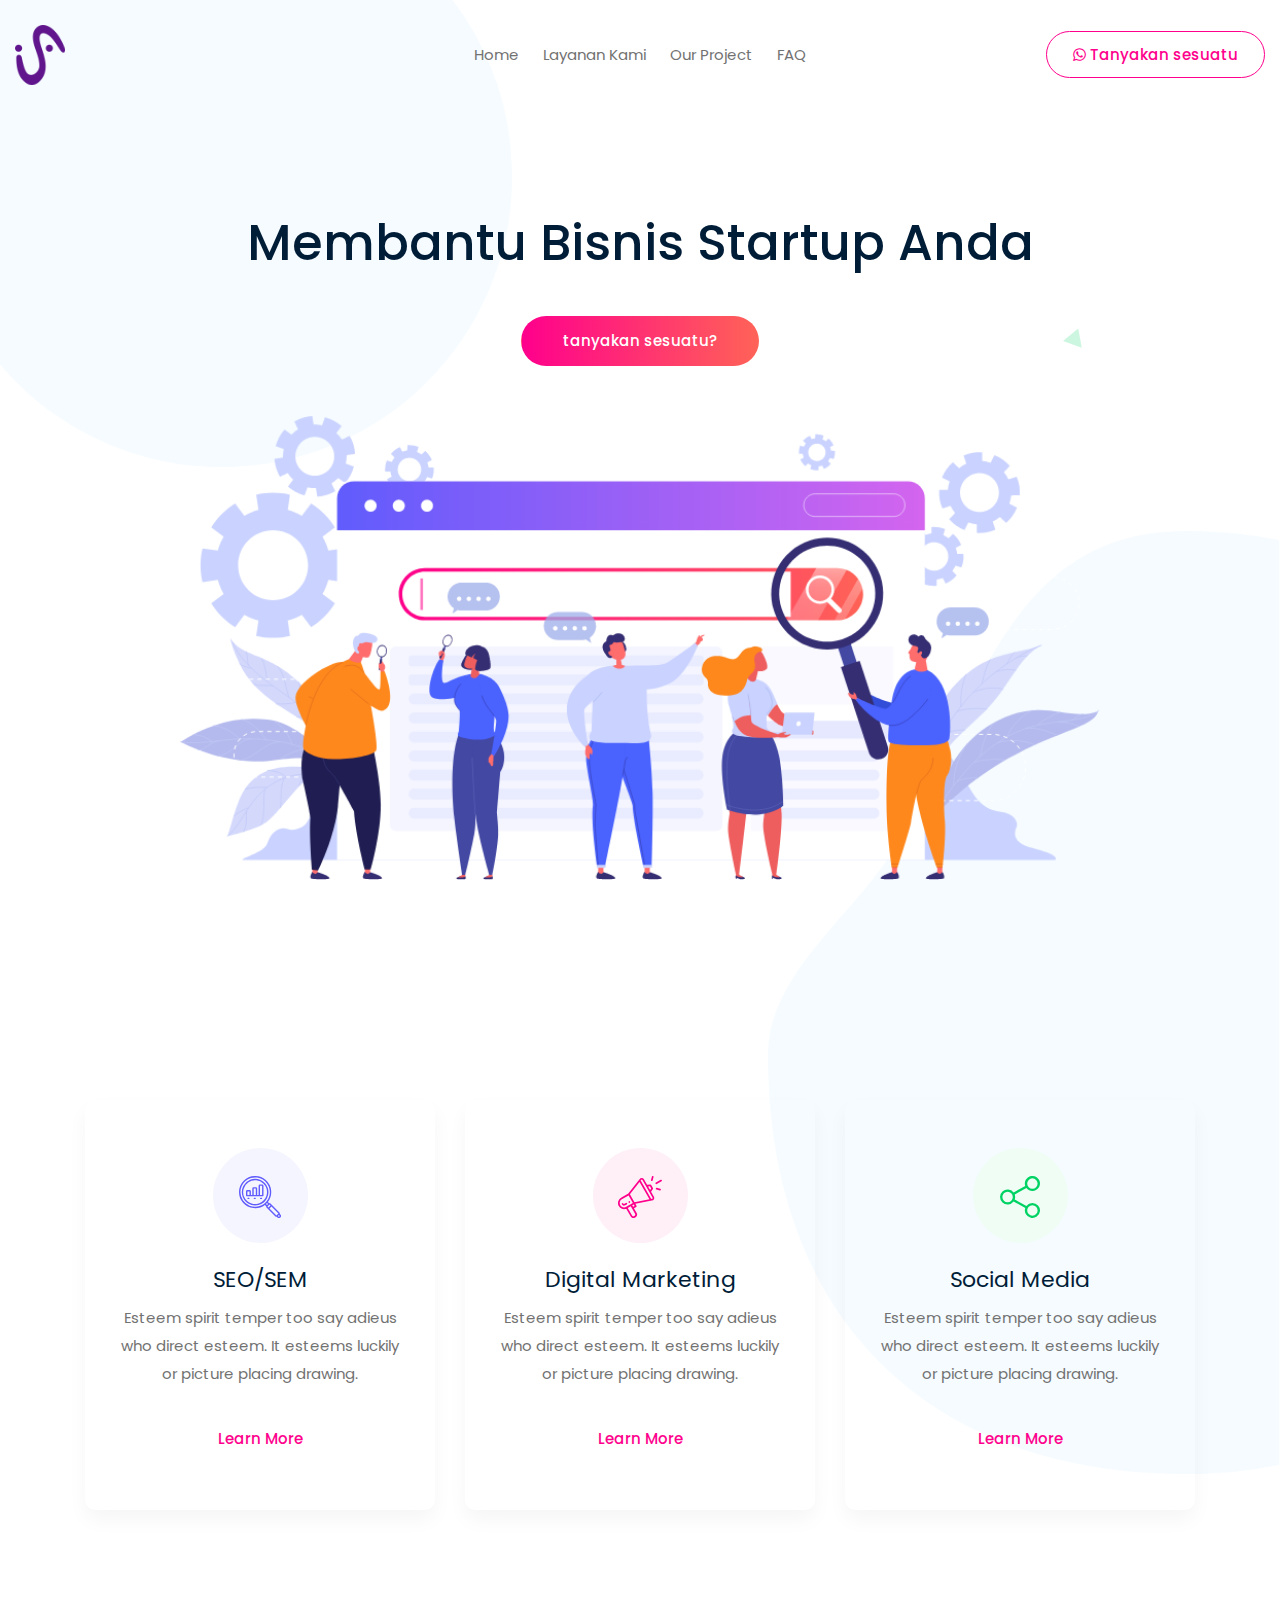
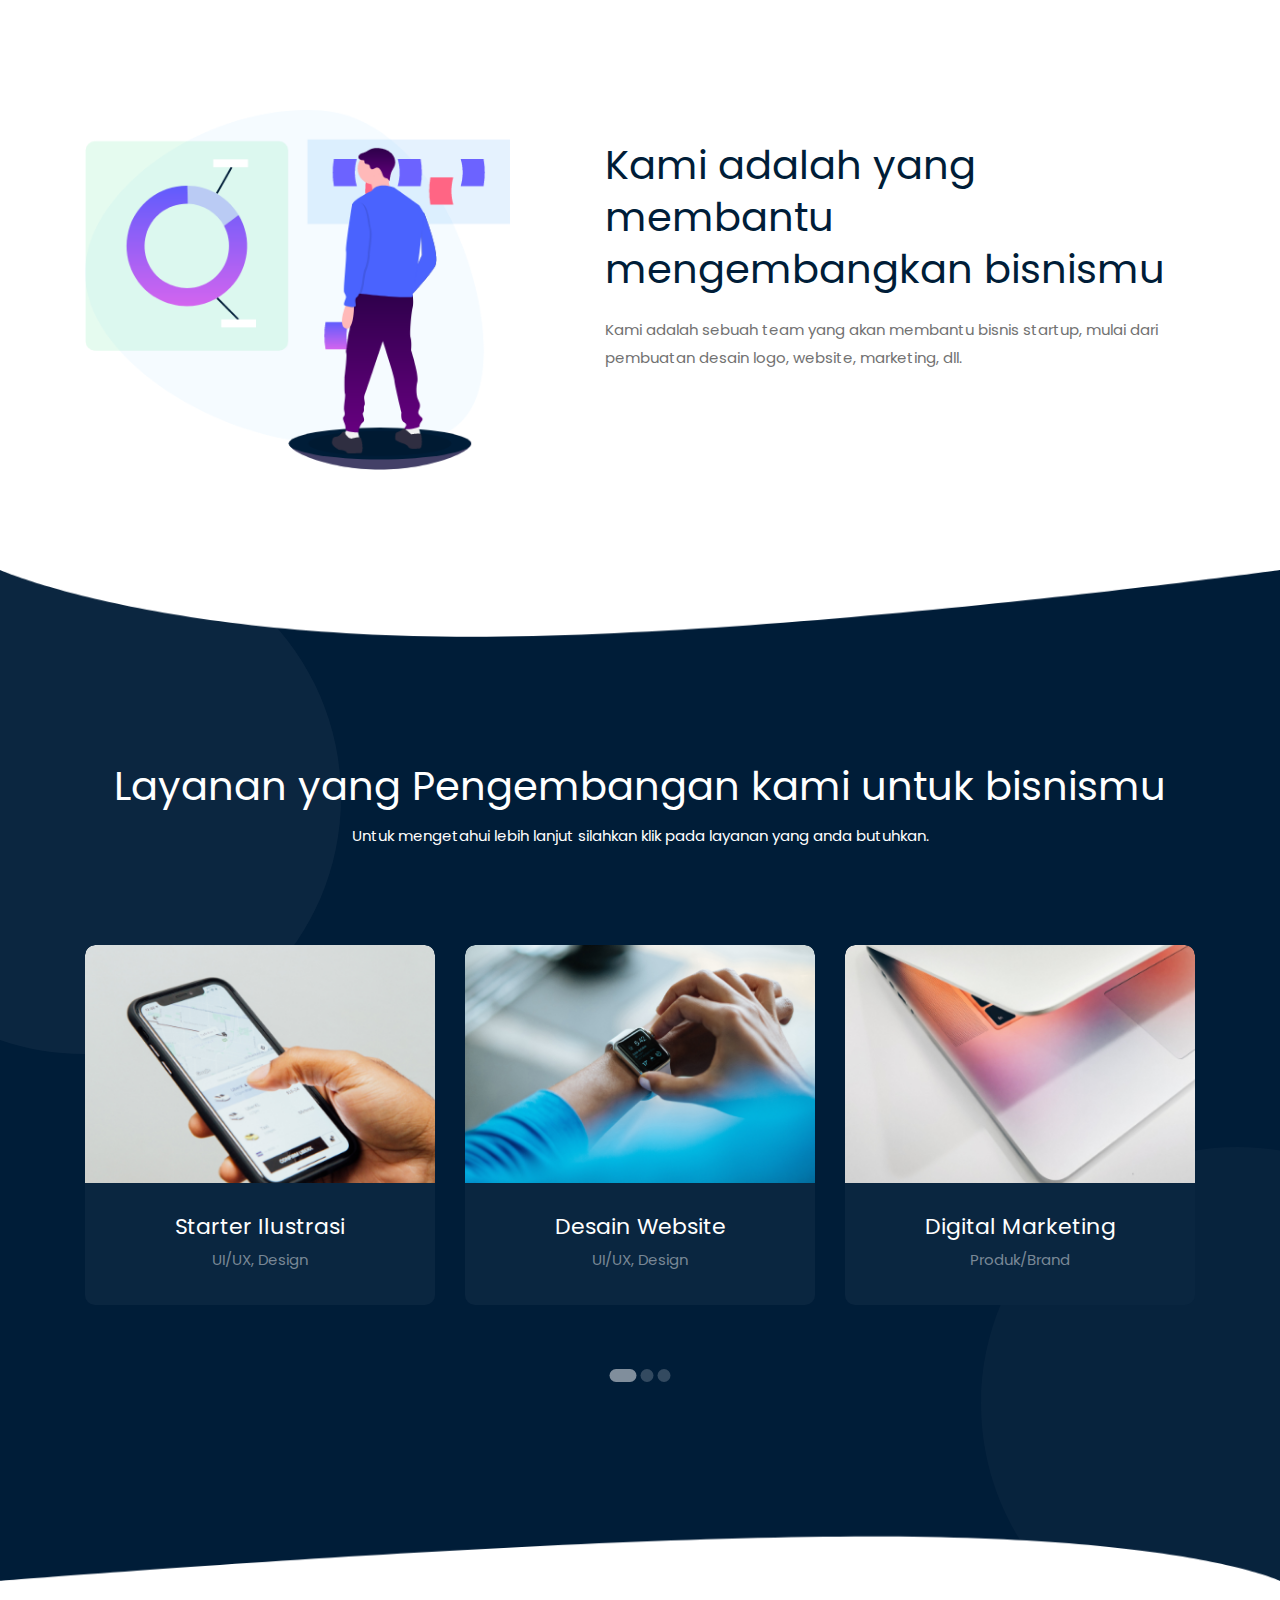
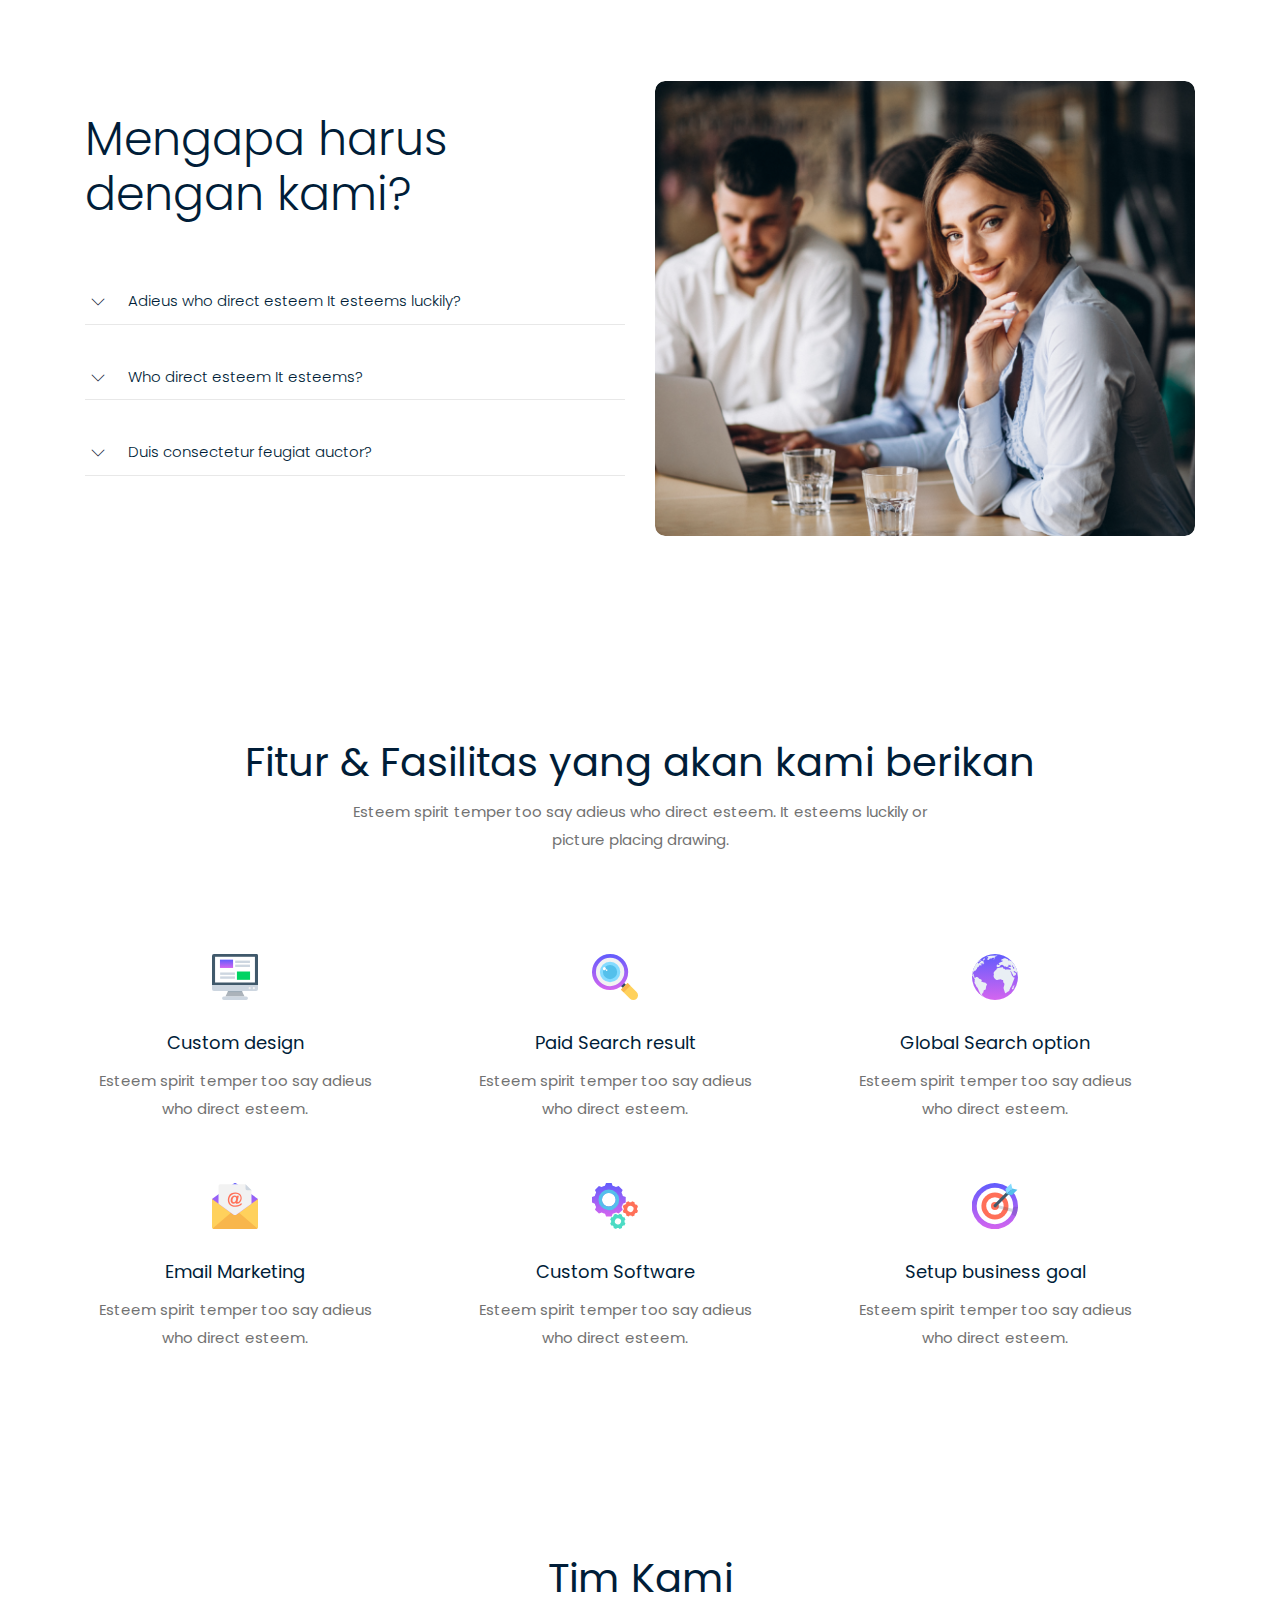
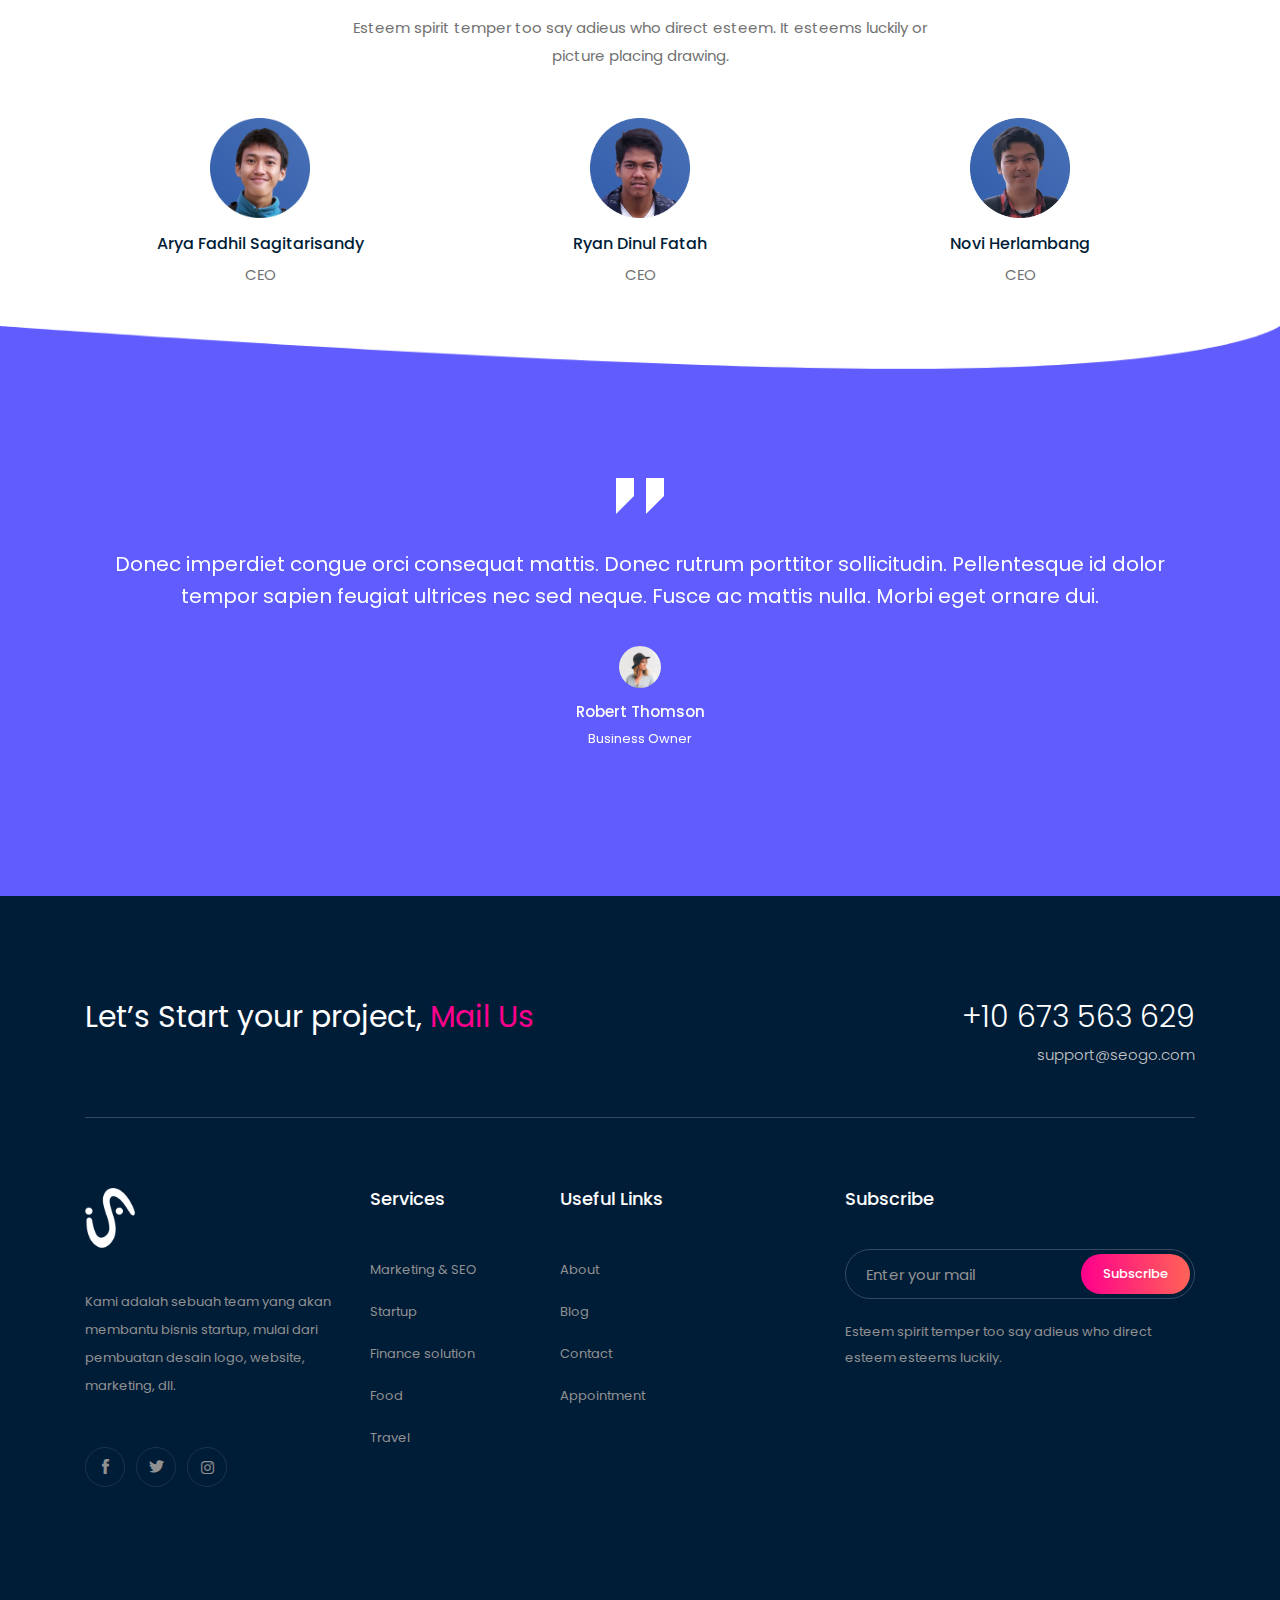
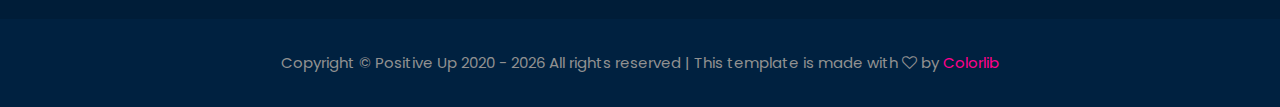
==== commit 75e25ab2: "tambah bagian team" ====
--- a/index.html
+++ b/index.html
@@ -337,8 +337,7 @@
             <div class="row">
                 <div class="col-xl-12">
                     <div class="section_title text-center">
-                        <h3>We have some awesome features <br>
-                            to rank your business</h3>
+                        <h3>Fitur & Fasilitas yang akan kami berikan</h3>
                             <p>Esteem spirit temper too say adieus who direct esteem. It esteems luckily or <br> picture placing drawing. </p>
                     </div>
                 </div>
@@ -402,6 +401,51 @@
         </div>
     </div>
     <!--/ features_area  -->
+
+    <!-- team_area  -->
+    <div class="team_area">
+        <div class="container">
+            <div class="row mb-4">
+                <div class="col-xl-12">
+                    <div class="section_title text-center">
+                        <h3>Tim Kami</h3>
+                            <p>Esteem spirit temper too say adieus who direct esteem. It esteems luckily or <br> picture placing drawing. </p>
+                    </div>
+                </div>
+            </div>
+            <div class="row">
+                <div class="col-xl-4 col-md-4">
+                    <div class="card border-0 shadow-sm p-4 text-center">
+                        <div class="icon">
+                            <img src="img/team/arya profile.png" alt="team" width="100px">
+                        </div>
+                        <h5 class="mt-3">Arya Fadhil Sagitarisandy</h5>
+                        <p>CEO</p>
+                    </div>
+                </div>
+                <div class="col-xl-4 col-md-4">
+                    <div class="card border-0 shadow-sm p-4 text-center">
+                        <div class="icon">
+                            <img src="img/team/ryan profile.png" alt="team" width="100px">
+                        </div>
+                        <h5 class="mt-3">Ryan Dinul Fatah</h5>
+                        <p>CEO</p>
+                    </div>
+                </div>
+                <div class="col-xl-4 col-md-4">
+                    <div class="card border-0 shadow-sm p-4 text-center">
+                        <div class="icon">
+                            <img src="img/team/novi profile.png" alt="team" width="100px">
+                        </div>
+                        <h5 class="mt-3">Novi Herlambang</h5>
+                        <p>CEO</p>
+                    </div>
+                </div>
+            </div>
+
+        </div>
+    </div>
+    <!--/ team_area  -->
 
     <!-- testimonial_area  -->
     <div class="testimonial_area ">
@@ -570,7 +614,7 @@
                         <div class="col-xl-12">
                             <p class="copy_right text-center">
                                 <!-- Link back to Colorlib can't be removed. Template is licensed under CC BY 3.0. -->
-Copyright &copy;<script>document.write(new Date().getFullYear());</script> All rights reserved | This template is made with <i class="fa fa-heart-o" aria-hidden="true"></i> by <a href="https://colorlib.com" target="_blank">Colorlib</a>
+Copyright &copy; Positive Up 2020 - <script>document.write(new Date().getFullYear());</script> All rights reserved | This template is made with <i class="fa fa-heart-o" aria-hidden="true"></i> by <a href="https://colorlib.com" target="_blank">Colorlib</a>
 <!-- Link back to Colorlib can't be removed. Template is licensed under CC BY 3.0. -->
                             </p>
                         </div>
